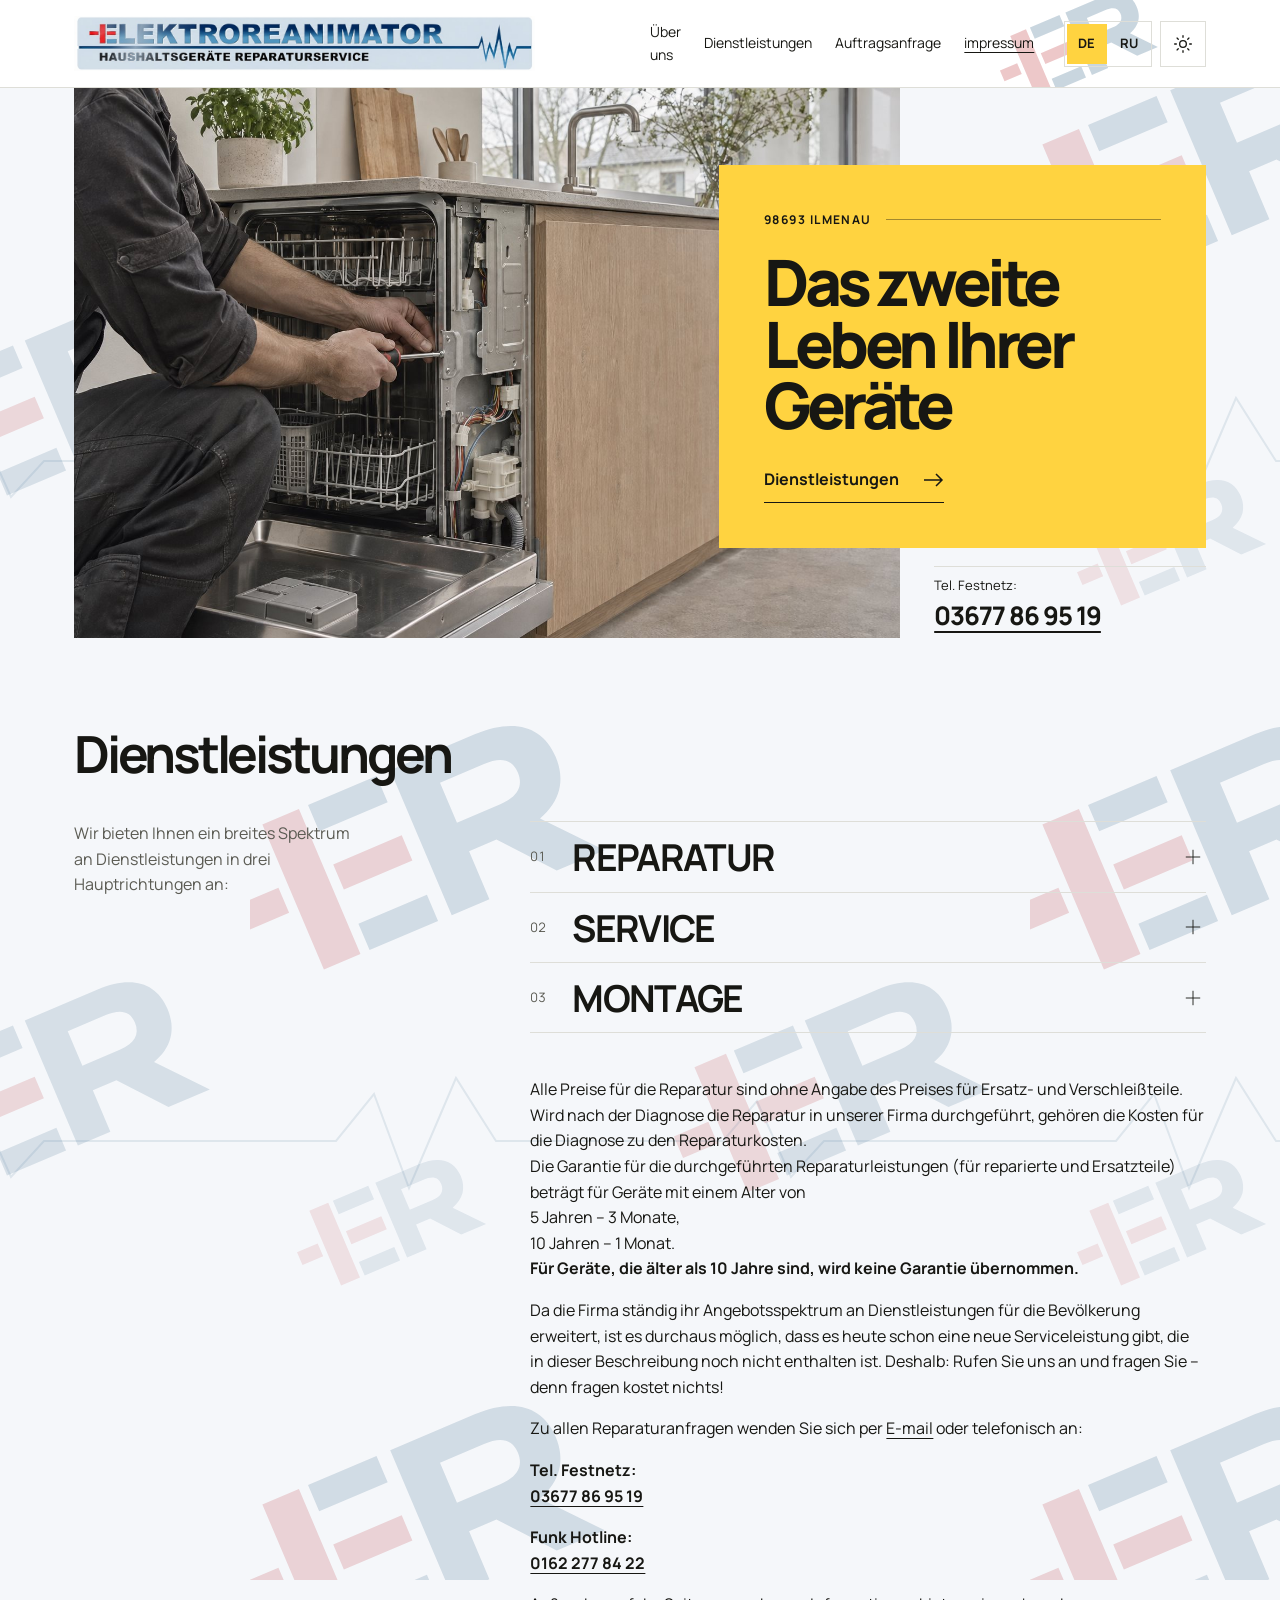
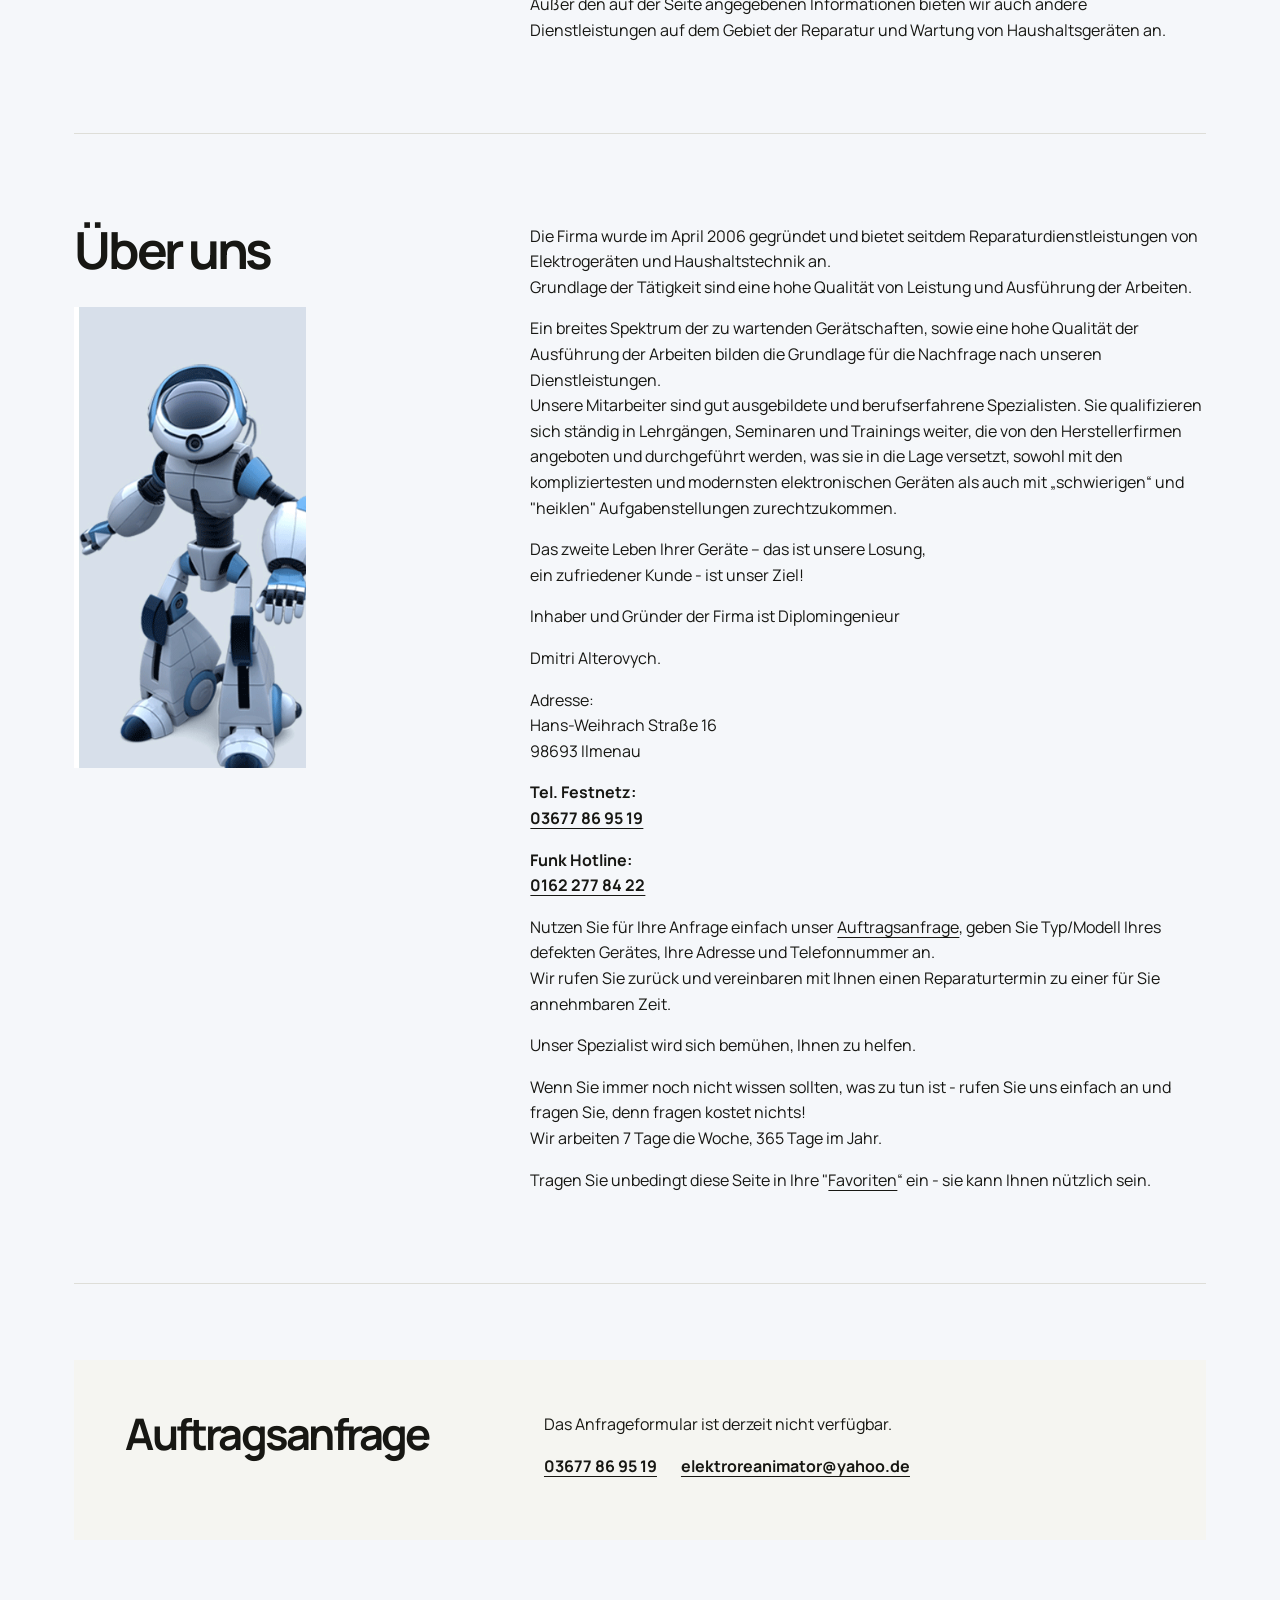
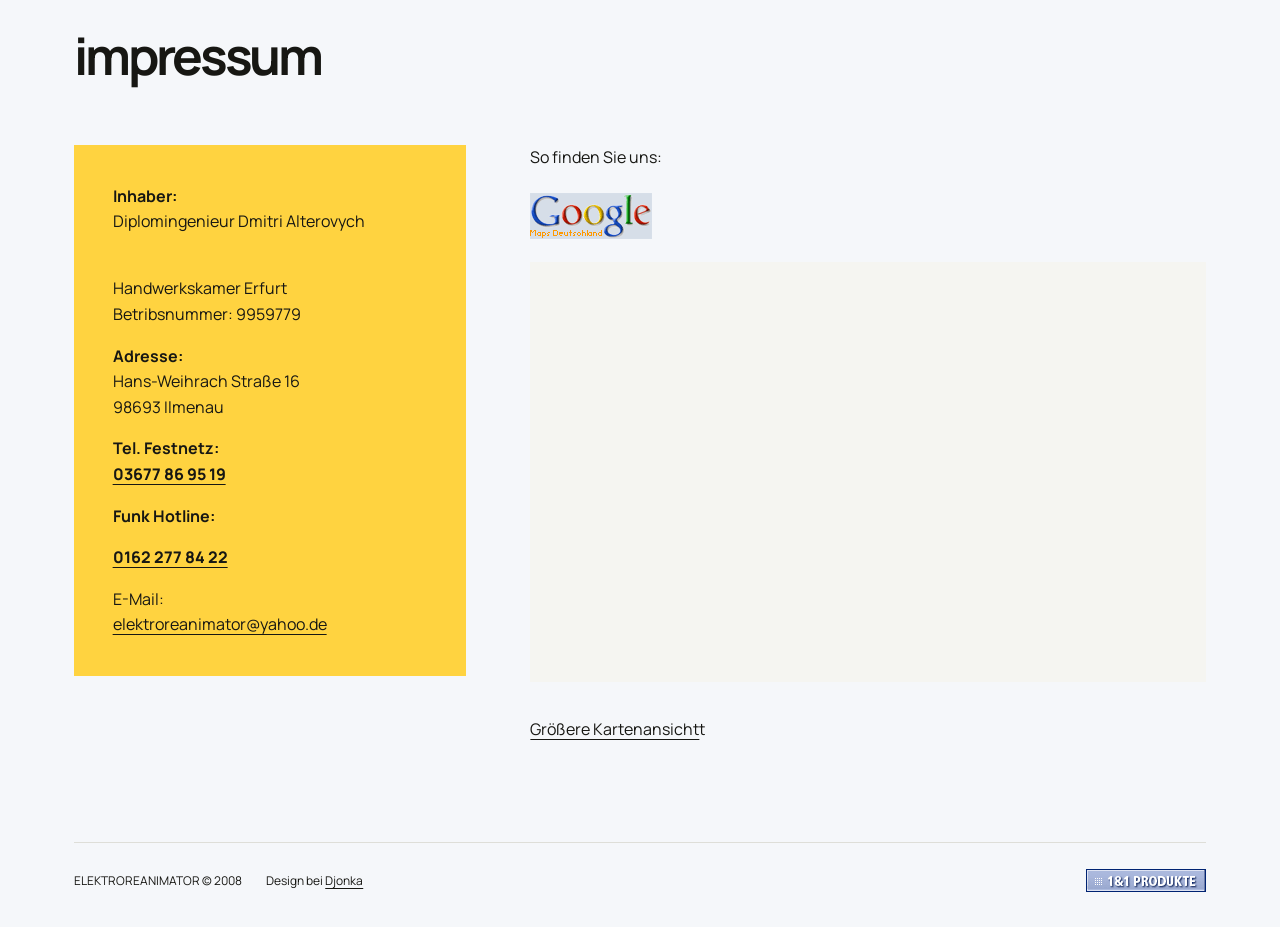
==== index.html @ 7c0ef39b "Add a day and night theme switch" ====
<!doctype html>
<html lang="de">
<head>
  <meta charset="utf-8">
  <meta name="viewport" content="width=device-width, initial-scale=1">
  <title>Elektroreanimator · Ilmenau</title>
  <script src="theme.js"></script>
  <link rel="stylesheet" href="style.css">
  <link rel="icon" href="files/favicon.svg" type="image/svg+xml">
  <script src="background.js" defer></script>
</head>
<body>
<div class="frame">
  <header class="mast">
    <a class="wordmark" href="#start">
      <span class="wordmark-banner">
        <img src="files/elektroreanimator-logo-clean.jpg" width="1200" height="401" alt="Elektroreanimator – Haushaltsgeräte Reparaturservice">
      </span>
    </a>
    <nav class="main-nav" aria-label="Navigation">
      <a href="#ueber-uns">Über uns</a>
      <a href="#dienstleistungen">Dienstleistungen</a>
      <a href="#anfrage">Auftragsanfrage</a>
      <a href="#impressum">impressum</a>
    </nav>
    <div class="mast-controls">
      <nav class="languages" aria-label="Sprache">
        <a href="index.html" lang="de" hreflang="de" aria-current="page" aria-label="Deutsch">DE</a>
        <a href="ru.html" lang="ru" hreflang="ru" aria-label="Русский">RU</a>
      </nav>
      <button class="theme-toggle" type="button" aria-label="Dunkles Design" aria-pressed="false" hidden>
        <svg class="theme-sun" viewBox="0 0 24 24" fill="none" stroke="currentColor" stroke-width="1.6" stroke-linecap="round" aria-hidden="true">
          <circle cx="12" cy="12" r="4"/><path d="M12 2v2m0 16v2M2 12h2m16 0h2M4.9 4.9l1.4 1.4m11.4 11.4 1.4 1.4m0-14.2-1.4 1.4M6.3 17.7l-1.4 1.4"/>
        </svg>
        <svg class="theme-moon" viewBox="0 0 24 24" fill="none" stroke="currentColor" stroke-width="1.6" stroke-linejoin="round" aria-hidden="true">
          <path d="M20.9 14.1A9 9 0 0 1 9.9 3.1a9 9 0 1 0 11 11Z"/>
        </svg>
      </button>
    </div>
  </header>

  <main id="start">
    <section class="hero" aria-labelledby="title">
      <img class="hero-photo" src="files/geschirrspueler-reparatur-1536.jpg"
           srcset="files/geschirrspueler-reparatur-768.jpg 768w, files/geschirrspueler-reparatur-1536.jpg 1536w"
           sizes="(max-width: 760px) 89vw, (max-width: 1700px) 65vw, 1084px" width="1536" height="1024" alt="Reparatur eines Geschirrspülers in einer Küche" fetchpriority="high">
      <div class="hero-copy">
        <p class="locator">98693 Ilmenau</p>
        <h1 id="title"><span>Das zweite</span> <span>Leben Ihrer</span> <span>Geräte</span></h1>
        <a class="action" href="#dienstleistungen">Dienstleistungen <svg width="21" height="14" viewBox="0 0 21 14" fill="none" aria-hidden="true"><path d="M1 7h18m-6-6 6 6-6 6" stroke="currentColor" stroke-width="1.5"/></svg></a>
      </div>
      <div class="photo-note"><span>Tel. Festnetz:</span><a href="tel:+493677869519">03677 86 95 19</a></div>
    </section>

    <section class="section services" id="dienstleistungen" aria-labelledby="services-title">
      <h2 id="services-title">Dienstleistungen</h2>
      <article class="services-content" data-source="DE/dinstl.htm">
        <div class="services-intro"><p>Wir bieten Ihnen ein breites Spektrum an Dienstleistungen in drei 
Hauptrichtungen an:</p></div>
        <div class="services-main">
          <details>
              <summary data-number="01"><strong>REPARATUR</strong><svg viewBox="0 0 20 20" fill="none" stroke="currentColor" aria-hidden="true"><path d="M2 10h16"/><path class="vertical" d="M10 2v16"/></svg></summary>
              <div class="service-copy prose"><p>Reparatur von Bürotechnik und kleinen Haushaltsgeräten (Kaffeemaschinen, 
Mikrowellen, Kopierer, Drucker …);<br>
Reparatur von Staubsaugern;<br>
Reparatur von Geschirrspülern:<br>
Reparatur von Waschmaschinen;<br>
Reparatur von Trocknern;<br>
Reparatur von Audio- und Videotechnik:<br>
 -Fernseher;<br>
 -Videokameras;<br>
 -DVD-Player;<br>
 -Musikcenter;<br>
 -Videorecorder  und – 
player;<br>
 -Plasma- und LCD-Fernseher;<br>
Reparatur von Geräten für Satelliten- und Kabel-TV</p></div>
            </details>
            <details>
              <summary data-number="02"><strong>SERVICE</strong><svg viewBox="0 0 20 20" fill="none" stroke="currentColor" aria-hidden="true"><path d="M2 10h16"/><path class="vertical" d="M10 2v16"/></svg></summary>
              <div class="service-copy prose"><p>Diagnose<br>
Anreise des Spezialisten zu Ihnen nach Hause (am Tag der Auftragsannahme möglich);<br>
Konsultation, Empfehlungen und Unterstützung beim Kauf neuer Technik;<br>
Hilfe beim Verkauf der Technik</p></div>
            </details>
            <details>
              <summary data-number="03"><strong>MONTAGE</strong><svg viewBox="0 0 20 20" fill="none" stroke="currentColor" aria-hidden="true"><path d="M2 10h16"/><path class="vertical" d="M10 2v16"/></svg></summary>
              <div class="service-copy prose"><p>Aufstellung und Anschluss von Waschmaschinen<br>
Aufstellung und Anschluss von Geschirrspülern;<br>
Aufstellung und Anschluss von Trocknern;<br>
Aufstellung und Anschluss von Elektroherden;<br>
Anschluss von Computern (einschließlich Zubehör)</p></div>
            </details>
          <div class="service-terms prose">
            <p>Alle Preise für die Reparatur sind ohne Angabe des Preises für Ersatz- und 
Verschleißteile.<br>
Wird nach der Diagnose die Reparatur in unserer Firma durchgeführt, gehören die 
Kosten für die Diagnose zu den Reparaturkosten.<br>
Die Garantie für die durchgeführten Reparaturleistungen (für reparierte und 
Ersatzteile) beträgt für Geräte mit einem Alter von <br>
5 Jahren – 3 Monate,<br>
10 Jahren – 1 Monat.<br>
<strong>Für Geräte, die älter als 10 Jahre sind, wird 
keine Garantie übernommen.</strong></p>
<p>Da die Firma ständig ihr Angebotsspektrum an Dienstleistungen für die 
Bevölkerung erweitert, ist es durchaus möglich, dass es heute schon eine neue 
Serviceleistung gibt, die in dieser Beschreibung noch nicht enthalten ist. 
Deshalb: Rufen Sie uns an und fragen Sie – denn fragen kostet nichts!</p>
<p>Zu allen Reparaturanfragen wenden Sie sich per
<a href="mailto:elektroreanimator@yahoo.de">E-mail</a> 
oder telefonisch an:</p>
<p><strong>Tel. Festnetz:</strong><br>
<strong><a class="phone" href="tel:+493677869519">03677 86 95 19</a></strong></p>
<p><strong>Funk Hotline:</strong><br>
<strong><a class="phone" href="tel:+491622778422">0162 277 84 22</a></strong></p>
<p>Außer den auf der Seite angegebenen Informationen bieten wir auch andere 
Dienstleistungen auf dem Gebiet der Reparatur und Wartung von Haushaltsgeräten 
an.</p>
          </div>
        </div>
      </article>
    </section>

    <section class="section about" id="ueber-uns" aria-labelledby="about-title">
      <div class="about-heading">
        <h2 id="about-title">Über uns</h2>
        <figure class="about-figure"><img src="files/elektroreanimator-robot.gif" alt="" width="285" height="566" loading="lazy"></figure>
      </div>
      <article class="prose" data-source="DE/ueberuns.htm">
        <p>Die Firma wurde im April 2006 
gegründet und bietet seitdem Reparaturdienstleistungen von Elektrogeräten und 
Haushaltstechnik an.<br>
Grundlage der Tätigkeit sind eine hohe Qualität von Leistung und Ausführung der 
Arbeiten.</p>
<p>Ein breites Spektrum der zu wartenden Gerätschaften, sowie eine hohe Qualität 
der Ausführung der Arbeiten bilden die Grundlage für die Nachfrage nach unseren 
Dienstleistungen.<br>
Unsere Mitarbeiter sind gut ausgebildete und berufserfahrene Spezialisten. Sie 
qualifizieren sich ständig in Lehrgängen, Seminaren und Trainings weiter, die 
von den Herstellerfirmen angeboten und durchgeführt werden, was sie in die Lage 
versetzt, sowohl mit den kompliziertesten und modernsten elektronischen Geräten 
als auch mit „schwierigen“ und "heiklen" Aufgabenstellungen zurechtzukommen.</p>
<p>Das zweite Leben Ihrer Geräte – das ist unsere Losung, <br>
ein zufriedener Kunde - ist unser Ziel!</p>
<p>Inhaber und Gründer der Firma ist Diplomingenieur</p>
<p>Dmitri Alterovych.</p>
<p>Adresse: <br>
Hans-Weihrach Straße 16<br>
98693 Ilmenau</p>
<p><strong>Tel. Festnetz:</strong><br>
<strong><a class="phone" href="tel:+493677869519">03677 86 95 19</a></strong></p>
<p><strong>Funk Hotline:</strong><br>
<strong><a class="phone" href="tel:+491622778422">0162 277 84 22</a></strong></p>
<p>Nutzen Sie für Ihre Anfrage einfach unser
<a href="#anfrage">
Auftragsanfrage</a>, geben Sie Typ/Modell 
Ihres defekten Gerätes, Ihre Adresse und Telefonnummer an. <br>
Wir rufen Sie zurück und vereinbaren mit Ihnen einen Reparaturtermin zu einer 
für Sie annehmbaren Zeit.</p>
<p>Unser Spezialist wird sich bemühen, Ihnen zu helfen.</p>
<p>Wenn Sie immer noch nicht wissen sollten, was zu tun ist - rufen Sie uns einfach 
an und fragen Sie, denn fragen kostet nichts!<br>
Wir arbeiten 7 Tage die Woche, 365 Tage im Jahr.</p>
<p>Tragen Sie unbedingt diese Seite in Ihre "<a href="http://elektror.ucoz.ru/">Favoriten</a>“ ein - sie kann Ihnen 
nützlich sein.</p>
      </article>
    </section>

    <section class="section request" id="anfrage" aria-labelledby="request-title">
      <h2 id="request-title">Auftragsanfrage</h2>
      <div class="prose">
        <p>Das Anfrageformular ist derzeit nicht verfügbar.</p>
        <div class="request-links"><a href="tel:+493677869519">03677 86 95 19</a><a href="mailto:elektroreanimator@yahoo.de">elektroreanimator@yahoo.de</a></div>
      </div>
    </section>

    <section class="section contact" id="impressum" aria-labelledby="contact-title">
      <h2 id="contact-title">impressum</h2>
      <article class="contact-body" data-source="DE/impressium_de.htm">
        <div class="contact-pane">
          <div class="prose">
            <p><strong>Inhaber:</strong><br>
Diplomingenieur Dmitri Alterovych</p>
<p><br>
 Handwerkskamer 
Erfurt<br>
Betribsnummer: 9959779</p>
<p><strong>Adresse</strong><strong>: </strong><br>
Hans-Weihrach Straße 16<br>
98693 Ilmenau</p>
<p><strong>
Tel. 
Festnetz:</strong><br>
<strong><a class="phone" href="tel:+493677869519">03677 86 95 19</a></strong></p>
<p><strong>Funk 
Hotline:</strong><br></p>
<p><strong><a class="phone" href="tel:+491622778422">0162 277 84 22</a></strong></p>
<p>E-Mail:<br>
<a href="mailto:elektroreanimator@yahoo.de">elektroreanimator@yahoo.de</a></p>
          </div>
        </div>
        <div class="directions prose">
          <p>So finden Sie uns:</p>
          <p>
<a href="https://maps.google.de/maps?f=l&amp;hl=de&amp;geocode=&amp;q=Hans-Weihrach+Strasse+16,&amp;ie=UTF8&amp;near=98693&amp;ll=50.680525,10.924358&amp;spn=0.009749,0.018883&amp;z=16" class="map-mark" target="_blank" rel="noopener">
<img src="files/google-maps.gif" width="122" height="46" alt="Google Maps" loading="lazy"></a></p>
<p>
<iframe src="https://maps.google.com/maps?q=Hans-Weihrach%20Stra%C3%9Fe%2016%2C%2098693%20Ilmenau&amp;output=embed" title="So finden Sie uns" width="600" height="450" loading="lazy" referrerpolicy="no-referrer"></iframe><br><a href="https://maps.google.de/maps?f=l&amp;hl=de&amp;geocode=&amp;q=Hans-Weihrach+Strasse+16,&amp;ie=UTF8&amp;near=98693&amp;mrt=kmlkmz&amp;ll=50.688628,10.924358&amp;spn=0.032626,0.051498&amp;z=13&amp;iwloc=A&amp;source=embed" class="map-link" target="_blank" rel="noopener">Größere Kartenansicht</a>t</p>
        </div>
      </article>
    </section>
  </main>

  <footer class="footer">
    <span>ELEKTROREANIMATOR © 2008</span>
    <span lang="de">Design bei <a href="mailto:djonka_i@yahoo.com">Djonka</a></span>
    <a class="partner" href="http://www.profiseller.de/shop1/index.php3?ps_id=p8905449" target="_blank" rel="noopener"><img src="files/1und1.gif" width="120" height="23" alt="1&amp;1 Profiseller" loading="lazy"></a>
  </footer>
</div>
</body>
</html>
---- style.css ----
@font-face {
  font-family: 'Manrope';
  font-style: normal;
  font-weight: 400 800;
  font-display: swap;
  src: url("files/manrope-cyrillic.woff2") format('woff2');
  unicode-range: U+0301, U+0400-045F, U+0490-0491, U+04B0-04B1, U+2116;
}
@font-face {
  font-family: 'Manrope';
  font-style: normal;
  font-weight: 400 800;
  font-display: swap;
  src: url("files/manrope-latin.woff2") format('woff2');
  unicode-range: U+0000-00FF, U+0131, U+0152-0153, U+02BB-02BC, U+02C6, U+02DA, U+02DC, U+0304, U+0308, U+0329, U+2000-206F, U+20AC, U+2122, U+2191, U+2193, U+2212, U+2215, U+FEFF, U+FFFD;
}

:root {
  color-scheme: light;
  --ink: #171713;
  --paper: #f5f7fa;
  --mast-surface: #fff;
  --panel: #f5f5f1;
  --accent-ink: #171713;
  --focus: #4b3b00;
  --muted: #5b5b53;
  --yellow: #ffd340;
  --line: #deded8;
  --gutter: clamp(20px, 5.8vw, 108px);
  --mast-offset: 89px;
  --pattern-height: 680px;
  font: 16px/1.6 Manrope, Arial, sans-serif;
  color: var(--ink);
  background: var(--paper);
}
:root[data-theme="dark"] {
  color-scheme: dark;
  --ink: #ebeff5;
  --muted: #b2bccb;
  --paper: #111720;
  --mast-surface: #171e29;
  --panel: #202a38;
  --line: #3d495a;
  --focus: var(--yellow);
}
:root[data-theme="dark"] body::before { filter: brightness(1.75); opacity: .65; }
* { box-sizing: border-box; }
html { scroll-behavior: smooth; scroll-padding-top: var(--mast-offset); }
body { margin: 0; isolation: isolate; }
body::before {
  content: "";
  position: fixed;
  inset: 0 0 calc(-1 * var(--pattern-height));
  z-index: -1;
  pointer-events: none;
  background: url("files/er-background.svg") center top / auto var(--pattern-height) repeat;
  transform: translateY(var(--background-y, 0px));
  will-change: transform;
}
a { color: inherit; text-underline-offset: .25em; }
a:focus-visible, summary:focus-visible, button:focus-visible { outline: 2px solid var(--focus); outline-offset: 4px; }
h1, h2, p, figure { margin: 0; }
img { max-width: 100%; }
.frame { max-width: 1700px; margin-inline: auto; }
.mast {
  min-height: 88px; display: grid; grid-template-columns: auto 1fr auto; align-items: center;
  gap: 12px clamp(16px, 2.3vw, 38px); padding-inline: var(--gutter);
  position: sticky; top: 0; z-index: 5; background: var(--mast-surface); border-bottom: 1px solid var(--line);
}
.mast::before {
  content: ""; position: absolute; inset-block: 0; right: calc(var(--gutter) + 28px);
  width: clamp(150px, 29vw, 330px); pointer-events: none; opacity: .25;
  background: url("files/er-mark.svg") right center / auto 142% no-repeat;
}
.mast > * { position: relative; }
.wordmark {
  display: grid; align-items: center; width: min(100%, clamp(440px, 36vw, 480px)); min-width: 0; min-height: 44px;
}
.wordmark-banner { position: relative; display: block; overflow: hidden; isolation: isolate; }
.wordmark img {
  display: block; width: 100%; height: auto; aspect-ratio: 8.48;
  object-fit: cover; object-position: center 52.5%;
}
.wordmark-banner::after {
  content: ""; position: absolute; inset: 0 auto 0 0; width: 27%;
  pointer-events: none;
  background: linear-gradient(106deg, transparent 8%, #9eb1c233 33%, #9eb1c2dd 50%, #9eb1c244 68%, transparent 94%);
  mix-blend-mode: lighten;
  animation: wordmark-flash 4s linear infinite;
}
@keyframes wordmark-flash {
  0%, 50% { transform: translateX(-105%); }
  100% { transform: translateX(380%); }
}
.main-nav { display: flex; justify-content: end; align-items: center; gap: clamp(12px, 1.8vw, 32px); font-size: 14px; }
.main-nav a { text-decoration-color: transparent; }
.main-nav a:hover, .main-nav a:last-child { text-decoration-color: currentColor; }
.mast-controls { display: flex; align-items: center; gap: 8px; }
.languages { display: flex; border: 1px solid var(--line); padding: 2px; gap: 2px; }
.languages a {
  display: grid; place-items: center; min-width: 40px; min-height: 40px; padding-inline: 6px;
  text-decoration: none; font-size: 13px; font-weight: 700;
}
.languages a[aria-current], .languages a:hover { background: var(--yellow); color: var(--accent-ink); }
.theme-toggle:not([hidden]) {
  display: grid; place-items: center; width: 46px; height: 46px; padding: 0;
  border: 1px solid var(--line); background: var(--mast-surface); color: var(--ink);
  cursor: pointer;
}
.theme-toggle:hover { border-color: currentColor; }
.theme-toggle svg { width: 20px; height: 20px; }
.theme-moon, [data-theme="dark"] .theme-sun { display: none; }
[data-theme="dark"] .theme-moon { display: block; color: var(--yellow); }
.hero-copy, .contact-pane { color: var(--accent-ink); --focus: #4b3b00; }
.hero { position: relative; margin: 0 var(--gutter); }
.hero-photo {
  width: 73%; height: clamp(410px, 43vw, 690px); display: block;
  object-fit: cover; object-position: 43% 48%;
}
.hero-copy {
  position: absolute; width: 43%; top: 14%; right: 0;
  background: var(--yellow); padding: clamp(25px, 3.5vw, 64px);
}
.locator {
  display: flex; align-items: center; gap: 14px; font-size: 12px;
  letter-spacing: .12em; text-transform: uppercase; font-weight: 700;
}
.locator::after { content: ""; height: 1px; flex: 1; background: currentColor; opacity: .4; }
.hero h1 {
  margin: .35em 0 .36em; font-size: clamp(38px, 5vw, 81px); line-height: .96;
  letter-spacing: -.069em; font-weight: 800;
}
.hero h1 span { display: block; }
.action {
  display: inline-flex; align-items: center; gap: clamp(10px, 2vw, 24px); font-weight: 700;
  text-decoration: none; min-height: 44px; border-bottom: 1px solid currentColor;
}
.action:hover { border-bottom-width: 2px; }
.action svg { flex: none; }
.photo-note {
  position: absolute; right: 0; bottom: 0; width: 24%; padding-top: 10px;
  border-top: 1px solid var(--line); display: flex; flex-direction: column;
  font-size: 13px; line-height: 1.35;
}
.photo-note a {
  display: inline-flex; align-items: center; min-height: 44px; width: fit-content;
  font-size: clamp(18px, 2vw, 26px); letter-spacing: -.04em; font-weight: 750;
}
.section {
  margin: 0 var(--gutter); padding-block: clamp(40px, 7vw, 108px);
  border-bottom: 1px solid var(--line); scroll-margin-top: 16px;
}
.section h2 {
  font-size: clamp(29px, 4vw, 62px); line-height: 1; letter-spacing: -.064em;
  overflow-wrap: anywhere;
}
.services-content, .about, .contact, .request {
  display: grid; grid-template-columns: minmax(0, .9fr) minmax(0, 1.55fr);
  gap: clamp(22px, 5vw, 82px); align-items: start;
}
.services-content { margin-top: clamp(20px, 4vw, 42px); }
.services-intro { max-width: 29ch; color: var(--muted); }
.services-main { min-width: 0; }
details { border-top: 1px solid var(--line); }
details:last-of-type { border-bottom: 1px solid var(--line); }
summary {
  cursor: pointer; display: grid; grid-template-columns: 3ch minmax(0, 1fr) 22px;
  gap: 12px; align-items: center; list-style: none; min-height: 54px; padding: 15px 0;
}
summary::-webkit-details-marker { display: none; }
summary:hover strong { text-decoration: underline; text-underline-offset: .18em; }
summary::before {
  content: attr(data-number) / ""; color: var(--muted); font-size: 13px;
  font-variant-numeric: tabular-nums;
}
summary strong {
  font-size: clamp(20px, 2.9vw, 42px); line-height: 1.06;
  letter-spacing: -.045em; text-transform: capitalize;
}
summary svg { width: 18px; height: 18px; }
details[open] summary .vertical { display: none; }
.service-copy { padding: 0 0 20px 36px; max-width: 65ch; }
.prose { max-width: 69ch; min-width: 0; overflow-wrap: anywhere; }
.prose p + p { margin-top: 1em; }
.service-terms { margin-top: clamp(22px, 4vw, 44px); }
.about-figure { margin-top: 32px; max-width: clamp(184px, 19vw, 232px); }
.about-figure img { display: block; height: auto; }
.request {
  background: var(--panel); padding: clamp(24px, 4vw, 60px);
  margin-top: clamp(36px, 6vw, 82px); border-bottom: 0;
}
.request h2 { font-size: clamp(27px, 3.4vw, 48px); }
.request-links { display: flex; flex-wrap: wrap; gap: 0 24px; margin-top: 8px; }
.request-links a { display: inline-flex; align-items: center; min-height: 44px; font-weight: 700; overflow-wrap: anywhere; }
.contact { border-bottom: 0; }
.contact h2 { grid-column: 1 / -1; }
.contact-body { display: contents; }
.contact-pane { background: var(--yellow); padding: clamp(22px, 3vw, 50px); min-width: 0; }
.contact-pane .phone { font-weight: 750; }
.directions { min-width: 0; }
.directions .map-mark { display: inline-flex; align-items: center; min-height: 44px; margin-top: 6px; }
.directions iframe { display: block; width: 100%; height: auto; aspect-ratio: 4/3; max-height: 420px; border: 0; background: var(--panel); }
.map-link { display: inline-flex; align-items: center; min-height: 44px; }
.footer {
  margin-inline: var(--gutter); padding-block: 16px 24px; border-top: 1px solid var(--line);
  display: flex; align-items: center; flex-wrap: wrap; gap: 8px 24px; font-size: 12px;
}
.footer .partner { display: inline-flex; align-items: center; margin-inline-start: auto; min-height: 44px; }
@media (max-width: 1260px) {
  :root { --mast-offset: 124px; }
  .mast { grid-template-columns: minmax(0, 1fr) auto; gap: 0 16px; padding-top: 12px; }
  .mast-controls { grid-column: 2; grid-row: 1; }
  .main-nav { grid-column: 1 / -1; justify-content: start; gap: 0 22px; padding-block: 4px; }
  .main-nav a { display: inline-flex; align-items: center; min-height: 44px; }
  .hero-copy { top: 10%; width: 46%; }
}
@media (max-width: 760px) {
  :root { --mast-offset: 168px; }
  .mast::before { right: 6px; opacity: .18; background-size: auto 89%; }
  .main-nav { display: grid; grid-template-columns: 1fr 1fr; gap: 0 12px; padding-block: 6px; }
  .main-nav a { font-size: 13px; border-top: 1px solid var(--line); }
  .hero-photo { width: 100%; height: clamp(214px, 61vw, 410px); object-position: 23% 48%; }
  .hero-copy {
    position: relative; inset: auto; width: min(94%, 525px); margin: -42px 0 0 auto;
    padding: clamp(19px, 5.4vw, 35px);
  }
  .hero h1 { font-size: clamp(34px, 8.9vw, 59px); letter-spacing: -.062em; }
  :lang(ru) .hero h1 { font-size: clamp(29px, 8.4vw, 56px); }
  .photo-note { position: static; width: min(94%, 525px); margin: 15px 0 0 auto; }
  .services-content, .about, .contact, .request { grid-template-columns: minmax(0, 1fr); }
  .about-heading { display: flex; align-items: start; justify-content: space-between; gap: 12px; }
  .about-figure { flex: 0 0 clamp(72px, 22vw, 96px); margin-top: 0; }
  .service-copy { padding-left: 0; }
}
@media (max-width: 375px) {
  :root { --gutter: 16px; }
  .mast { column-gap: 7px; }
  .languages a { min-width: 33px; }
  .mast-controls { gap: 5px; }
}
@media (prefers-reduced-motion: reduce) {
  html { scroll-behavior: auto; }
  body::before { transform: none; will-change: auto; }
  .wordmark-banner::after { display: none; }
  .about-figure { display: none; }
}
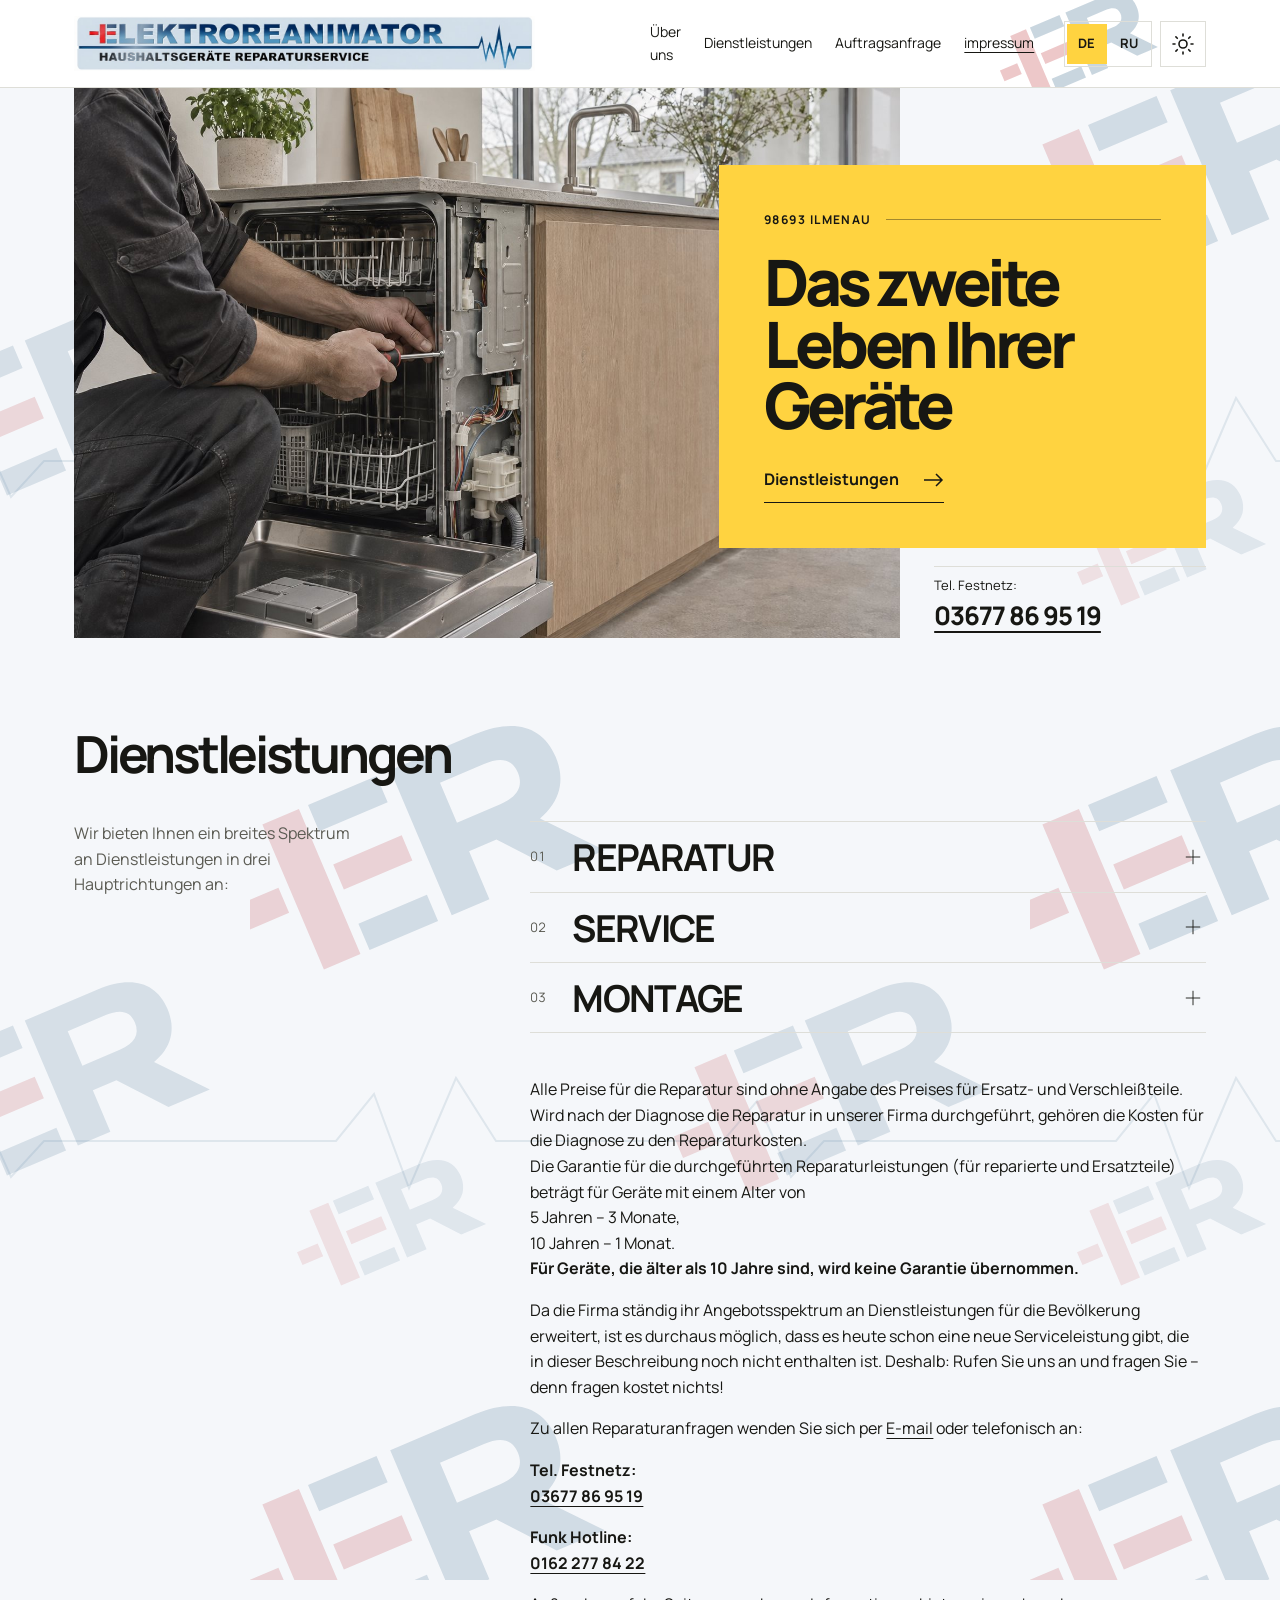
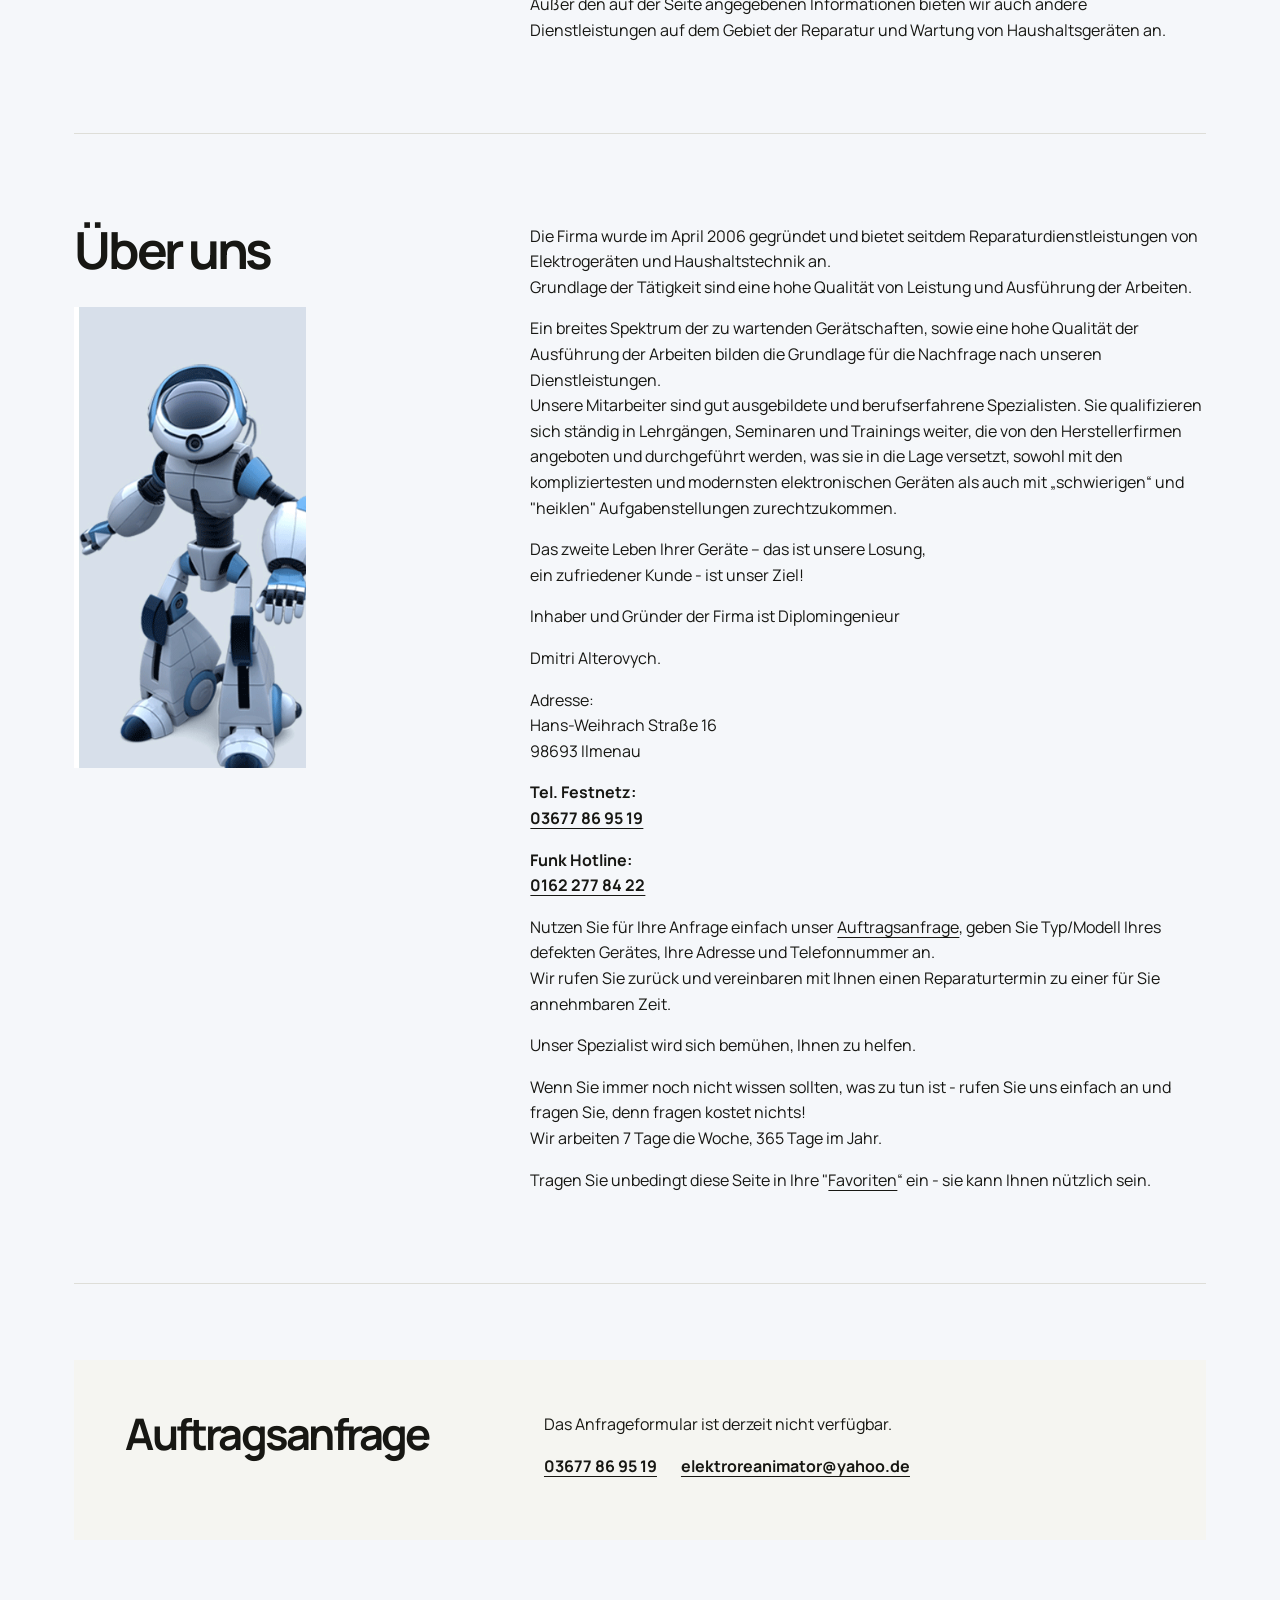
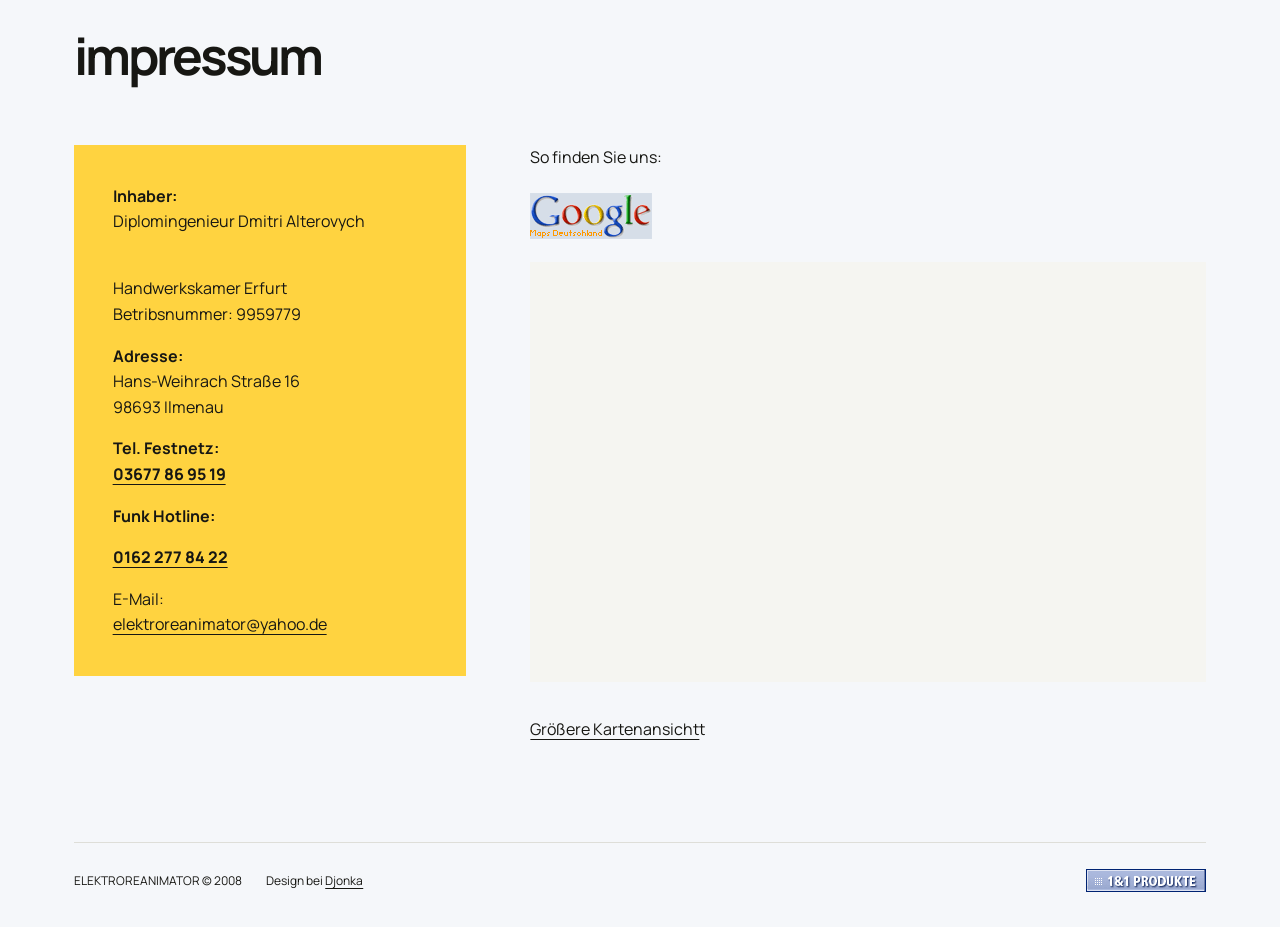
==== commit 889ed5ab: "Prevent stale assets from breaking the theme switch" ====
--- a/index.html
+++ b/index.html
@@ -4,8 +4,8 @@
   <meta charset="utf-8">
   <meta name="viewport" content="width=device-width, initial-scale=1">
   <title>Elektroreanimator · Ilmenau</title>
-  <script src="theme.js"></script>
-  <link rel="stylesheet" href="style.css">
+  <script src="theme.js?v=9788b1c123"></script>
+  <link rel="stylesheet" href="style.css?v=ce71f2097f">
   <link rel="icon" href="files/favicon.svg" type="image/svg+xml">
   <script src="background.js" defer></script>
 </head>
--- a/style.css
+++ b/style.css
@@ -108,7 +108,7 @@
   cursor: pointer;
 }
 .theme-toggle:hover { border-color: currentColor; }
-.theme-toggle svg { width: 20px; height: 20px; }
+.theme-toggle svg { width: 24px; height: 24px; }
 .theme-moon, [data-theme="dark"] .theme-sun { display: none; }
 [data-theme="dark"] .theme-moon { display: block; color: var(--yellow); }
 .hero-copy, .contact-pane { color: var(--accent-ink); --focus: #4b3b00; }
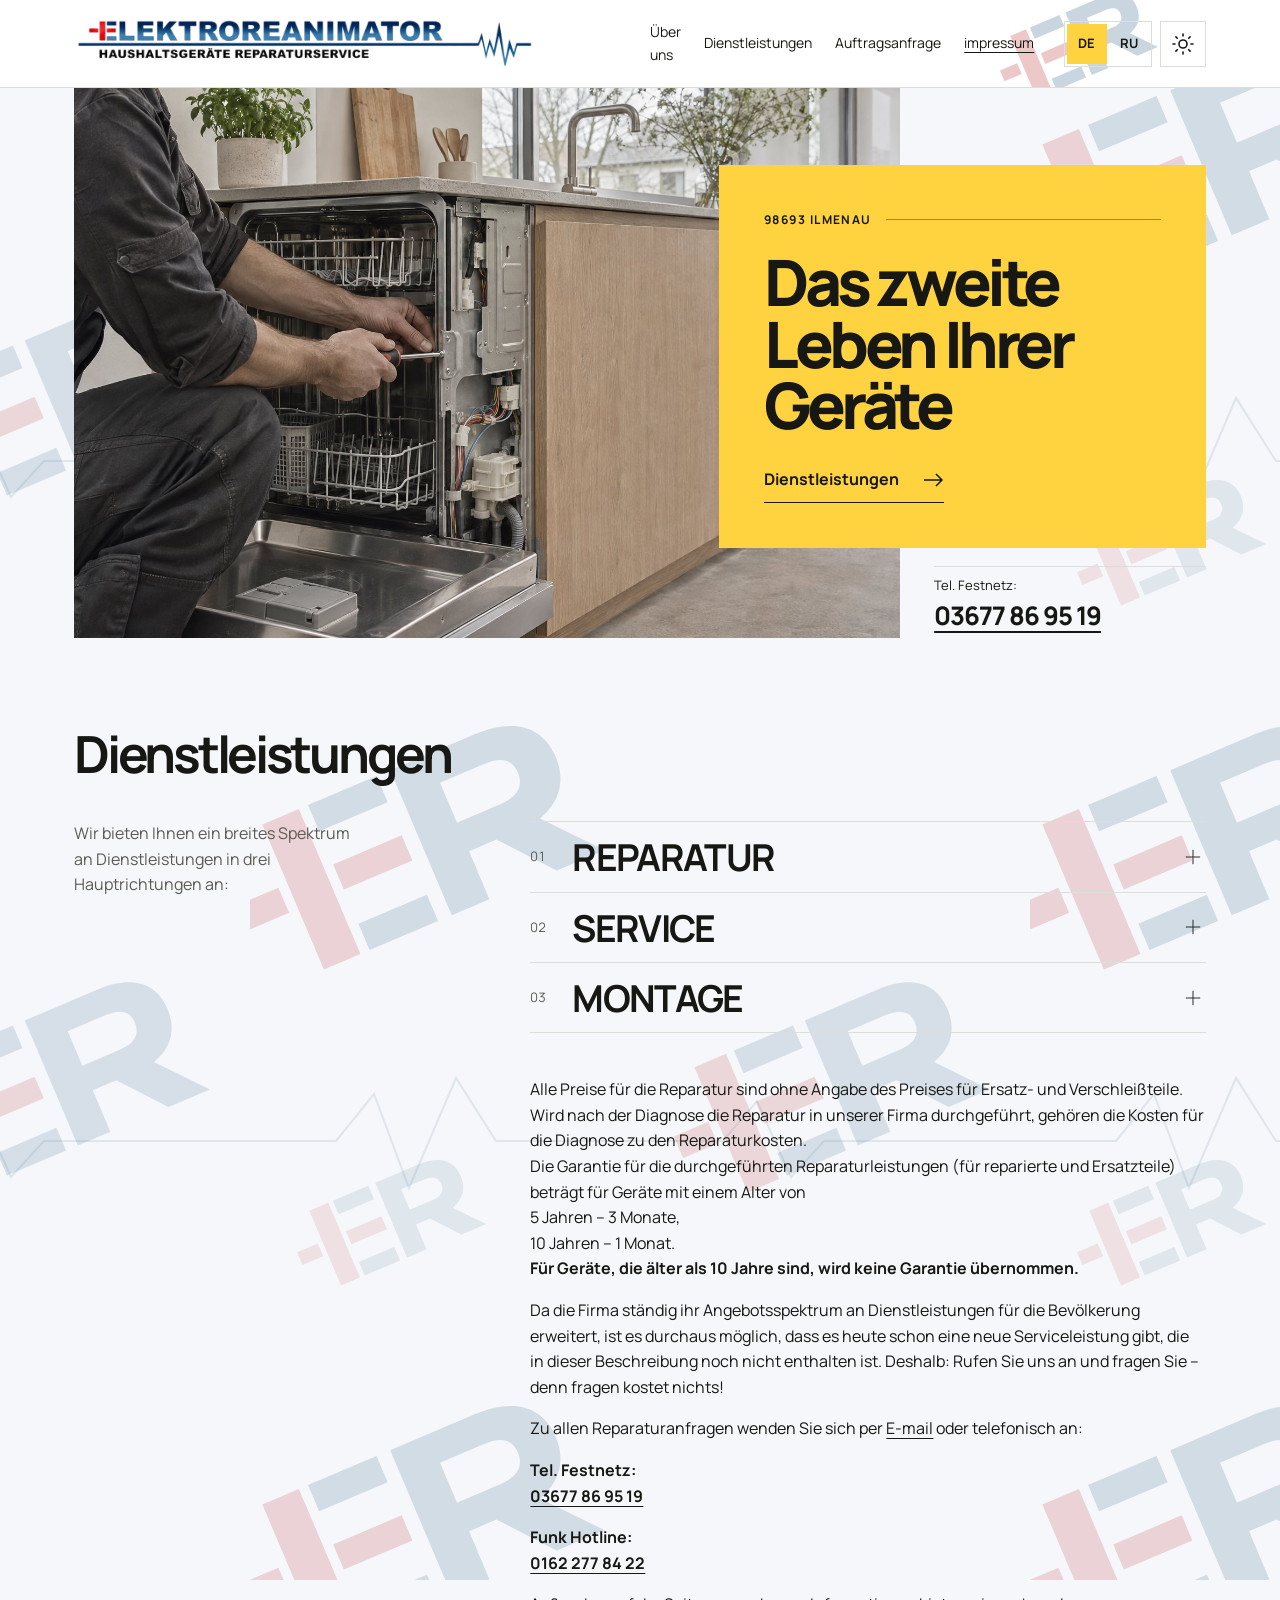
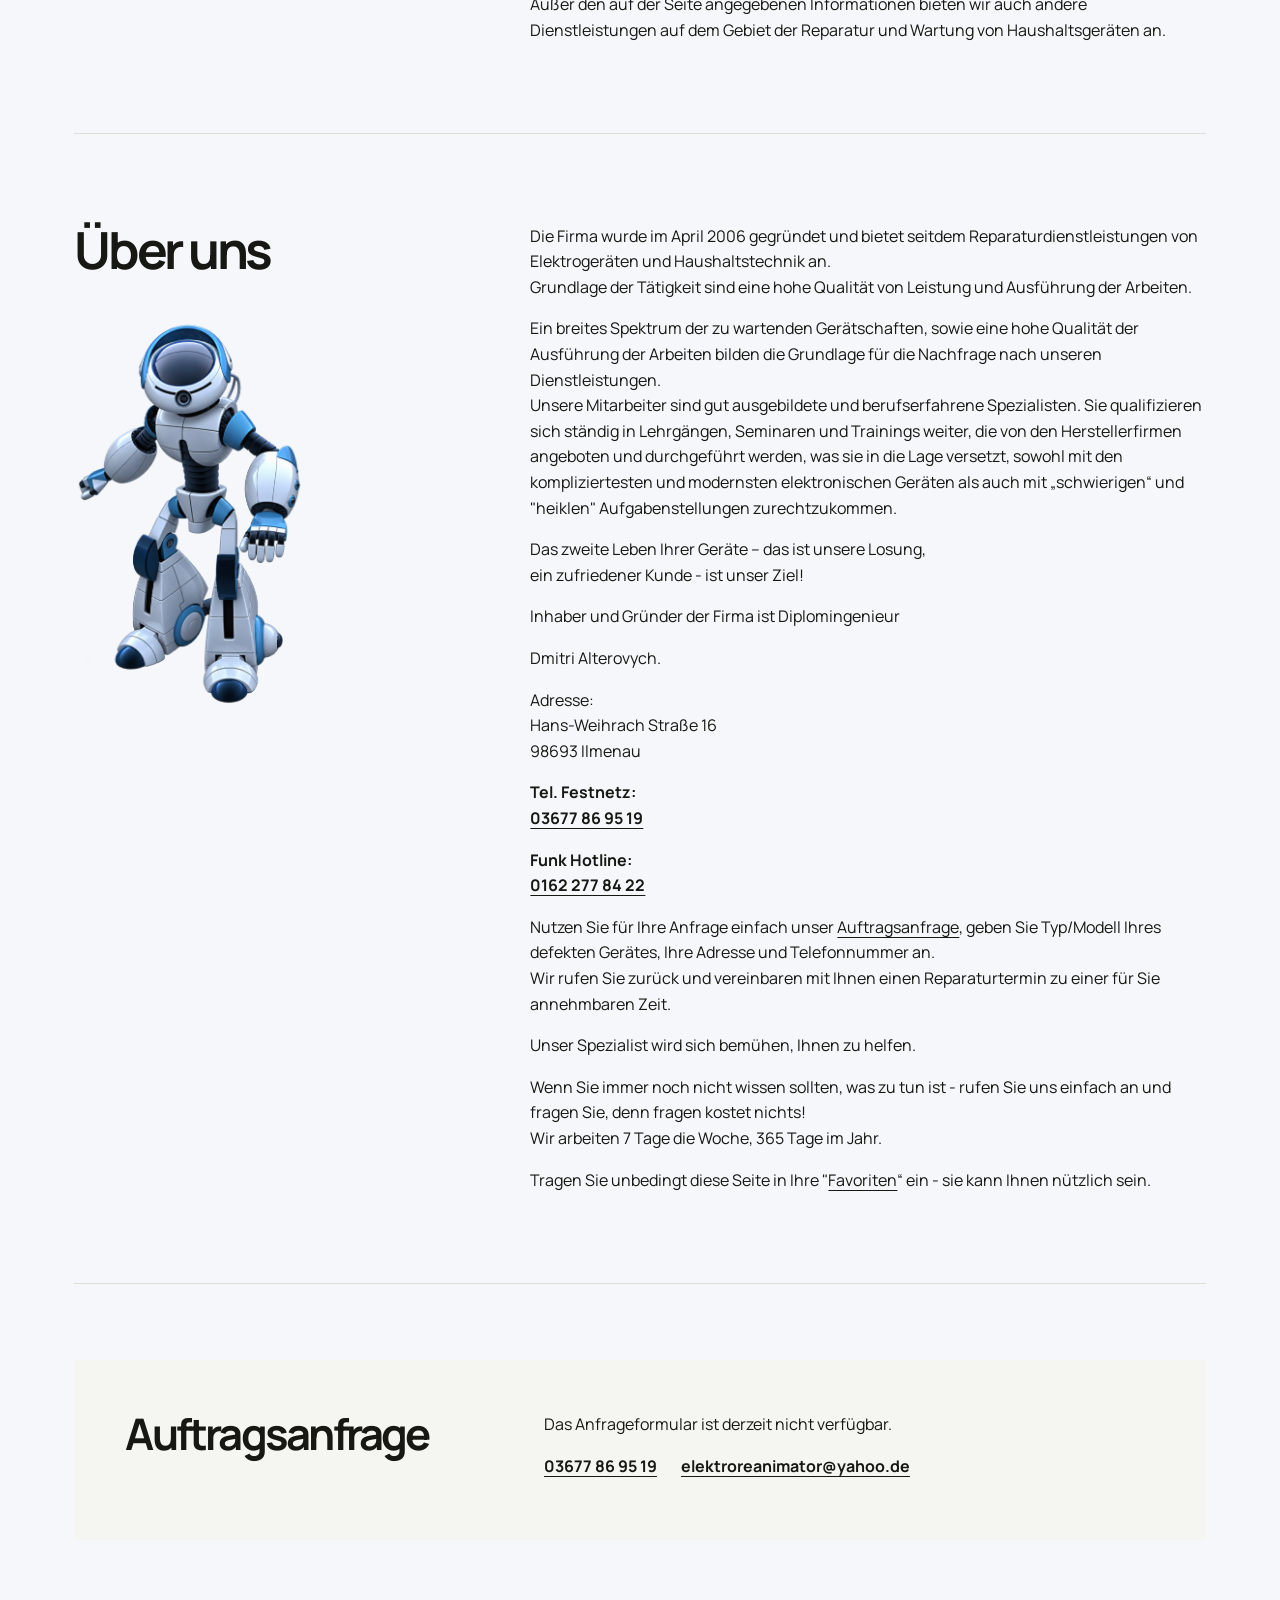
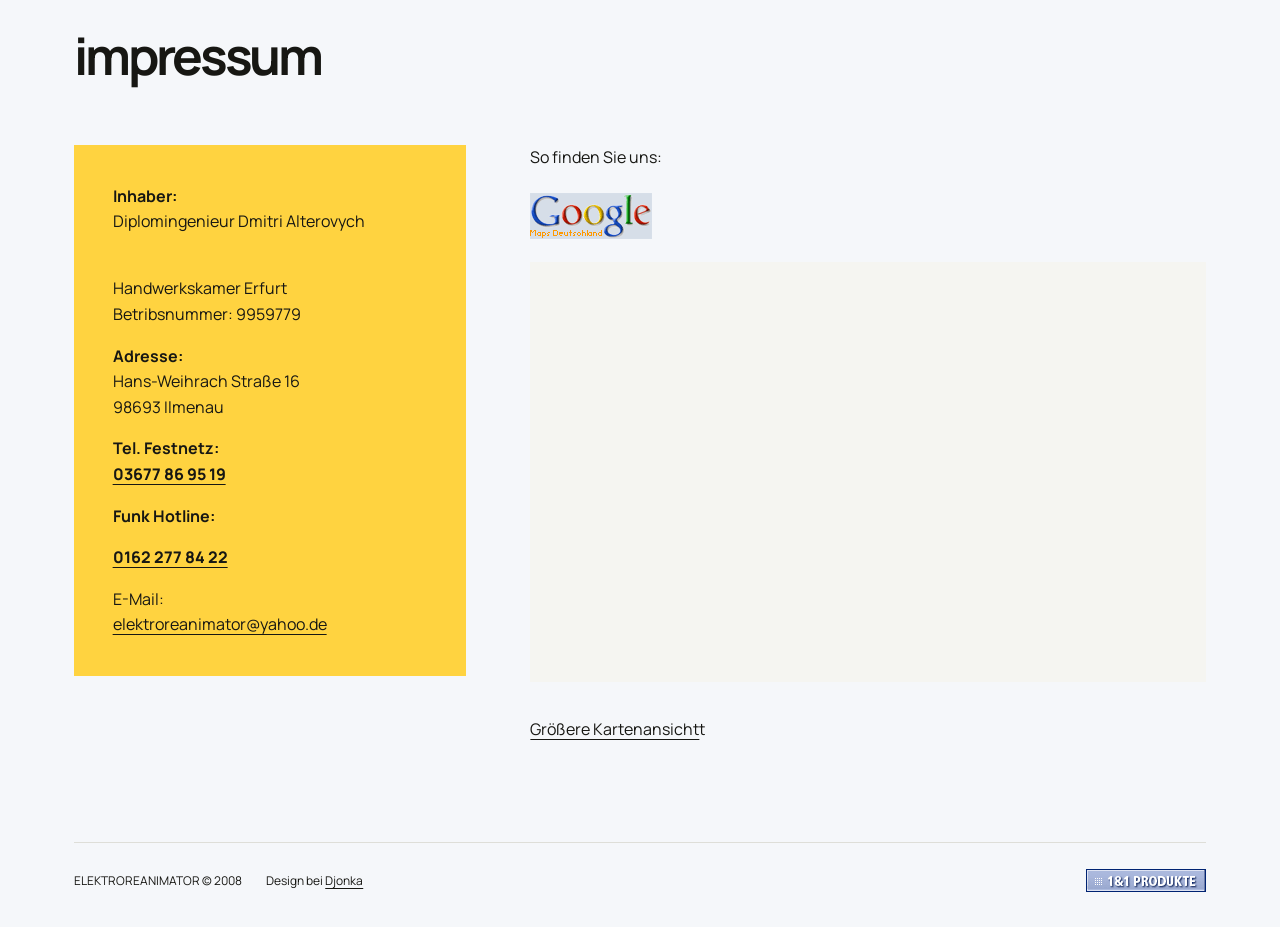
==== commit b83b22b0: "Use approved transparent artwork and highlight animations" ====
--- a/index.html
+++ b/index.html
@@ -5,7 +5,7 @@
   <meta name="viewport" content="width=device-width, initial-scale=1">
   <title>Elektroreanimator · Ilmenau</title>
   <script src="theme.js?v=9788b1c123"></script>
-  <link rel="stylesheet" href="style.css?v=ce71f2097f">
+  <link rel="stylesheet" href="style.css?v=958d593bf4">
   <link rel="icon" href="files/favicon.svg" type="image/svg+xml">
   <script src="background.js" defer></script>
 </head>
@@ -13,9 +13,32 @@
 <div class="frame">
   <header class="mast">
     <a class="wordmark" href="#start">
-      <span class="wordmark-banner">
-        <img src="files/elektroreanimator-logo-clean.jpg" width="1200" height="401" alt="Elektroreanimator – Haushaltsgeräte Reparaturservice">
-      </span>
+      <svg class="wordmark-image" width="2172" height="260" viewBox="0 258 2172 260" role="img" aria-label="Elektroreanimator – Haushaltsgeräte Reparaturservice">
+        <defs>
+          <image id="logo-artwork" width="2172" height="724" href="files/elektroreanimator-wordmark.png"/>
+          <mask id="logo-mask" maskUnits="userSpaceOnUse" x="0" y="0" width="2172" height="724" mask-type="alpha">
+            <use href="#logo-artwork"/>
+          </mask>
+          <filter id="night-logo" color-interpolation-filters="sRGB">
+            <feComponentTransfer>
+              <feFuncR type="linear" slope=".51" intercept=".48"/>
+              <feFuncG type="linear" slope=".45" intercept=".54"/>
+              <feFuncB type="linear" slope=".38" intercept=".61"/>
+            </feComponentTransfer>
+          </filter>
+          <linearGradient id="logo-shine" x2="100%" y2="26%">
+            <stop offset="0" stop-color="#f2f9ff" stop-opacity="0"/>
+            <stop offset=".38" stop-color="#d5ecff" stop-opacity=".24"/>
+            <stop offset=".53" stop-color="#f8fbff" stop-opacity=".88"/>
+            <stop offset=".67" stop-color="#d5ecff" stop-opacity=".28"/>
+            <stop offset="1" stop-color="#f2f9ff" stop-opacity="0"/>
+          </linearGradient>
+        </defs>
+        <use class="logo-artwork" href="#logo-artwork"/>
+        <g mask="url(#logo-mask)">
+          <rect class="logo-sweep" x="-360" y="258" width="350" height="260" fill="url(#logo-shine)"/>
+        </g>
+      </svg>
     </a>
     <nav class="main-nav" aria-label="Navigation">
       <a href="#ueber-uns">Über uns</a>
@@ -124,7 +147,25 @@
     <section class="section about" id="ueber-uns" aria-labelledby="about-title">
       <div class="about-heading">
         <h2 id="about-title">Über uns</h2>
-        <figure class="about-figure"><img src="files/elektroreanimator-robot.gif" alt="" width="285" height="566" loading="lazy"></figure>
+        <figure class="about-figure">
+          <svg class="robot-image" width="957" height="1644" viewBox="0 0 957 1644" aria-hidden="true">
+            <defs>
+              <image id="robot-artwork" width="957" height="1644" href="files/elektroreanimator-robot.png"/>
+              <mask id="robot-mask" maskUnits="userSpaceOnUse" x="0" y="0" width="957" height="1644" mask-type="alpha">
+                <use href="#robot-artwork"/>
+              </mask>
+              <linearGradient id="robot-shine" x2="0%" y2="100%">
+                <stop offset="0" stop-color="#f2f9ff" stop-opacity="0"/>
+                <stop offset=".51" stop-color="#e2f1ff" stop-opacity=".29"/>
+                <stop offset="1" stop-color="#f2f9ff" stop-opacity="0"/>
+              </linearGradient>
+            </defs>
+            <use href="#robot-artwork"/>
+            <g mask="url(#robot-mask)">
+              <rect class="robot-sweep" x="0" y="-370" width="957" height="360" fill="url(#robot-shine)"/>
+            </g>
+          </svg>
+        </figure>
       </div>
       <article class="prose" data-source="DE/ueberuns.htm">
         <p>Die Firma wurde im April 2006 
--- a/style.css
+++ b/style.css
@@ -76,21 +76,17 @@
 .wordmark {
   display: grid; align-items: center; width: min(100%, clamp(440px, 36vw, 480px)); min-width: 0; min-height: 44px;
 }
-.wordmark-banner { position: relative; display: block; overflow: hidden; isolation: isolate; }
-.wordmark img {
-  display: block; width: 100%; height: auto; aspect-ratio: 8.48;
-  object-fit: cover; object-position: center 52.5%;
-}
-.wordmark-banner::after {
-  content: ""; position: absolute; inset: 0 auto 0 0; width: 27%;
-  pointer-events: none;
-  background: linear-gradient(106deg, transparent 8%, #9eb1c233 33%, #9eb1c2dd 50%, #9eb1c244 68%, transparent 94%);
-  mix-blend-mode: lighten;
-  animation: wordmark-flash 4s linear infinite;
-}
-@keyframes wordmark-flash {
-  0%, 50% { transform: translateX(-105%); }
-  100% { transform: translateX(380%); }
+.wordmark-image { display: block; width: 100%; height: auto; }
+[data-theme="dark"] .wordmark-image .logo-artwork { filter: url(#night-logo); }
+.logo-sweep { animation: logo-sweep 4s linear infinite; }
+.robot-sweep { animation: robot-sweep 7s ease-in-out infinite; }
+@keyframes logo-sweep {
+  0%, 46% { transform: translateX(0); }
+  80%, 100% { transform: translateX(2550px); }
+}
+@keyframes robot-sweep {
+  0%, 52% { transform: translateY(0); }
+  83%, 100% { transform: translateY(2020px); }
 }
 .main-nav { display: flex; justify-content: end; align-items: center; gap: clamp(12px, 1.8vw, 32px); font-size: 14px; }
 .main-nav a { text-decoration-color: transparent; }
@@ -184,7 +180,7 @@
 .prose p + p { margin-top: 1em; }
 .service-terms { margin-top: clamp(22px, 4vw, 44px); }
 .about-figure { margin-top: 32px; max-width: clamp(184px, 19vw, 232px); }
-.about-figure img { display: block; height: auto; }
+.robot-image { display: block; width: 100%; height: auto; }
 .request {
   background: var(--panel); padding: clamp(24px, 4vw, 60px);
   margin-top: clamp(36px, 6vw, 82px); border-bottom: 0;
@@ -241,7 +237,6 @@
 @media (prefers-reduced-motion: reduce) {
   html { scroll-behavior: auto; }
   body::before { transform: none; will-change: auto; }
-  .wordmark-banner::after { display: none; }
-  .about-figure { display: none; }
+  .logo-sweep, .robot-sweep { display: none; }
 }
 
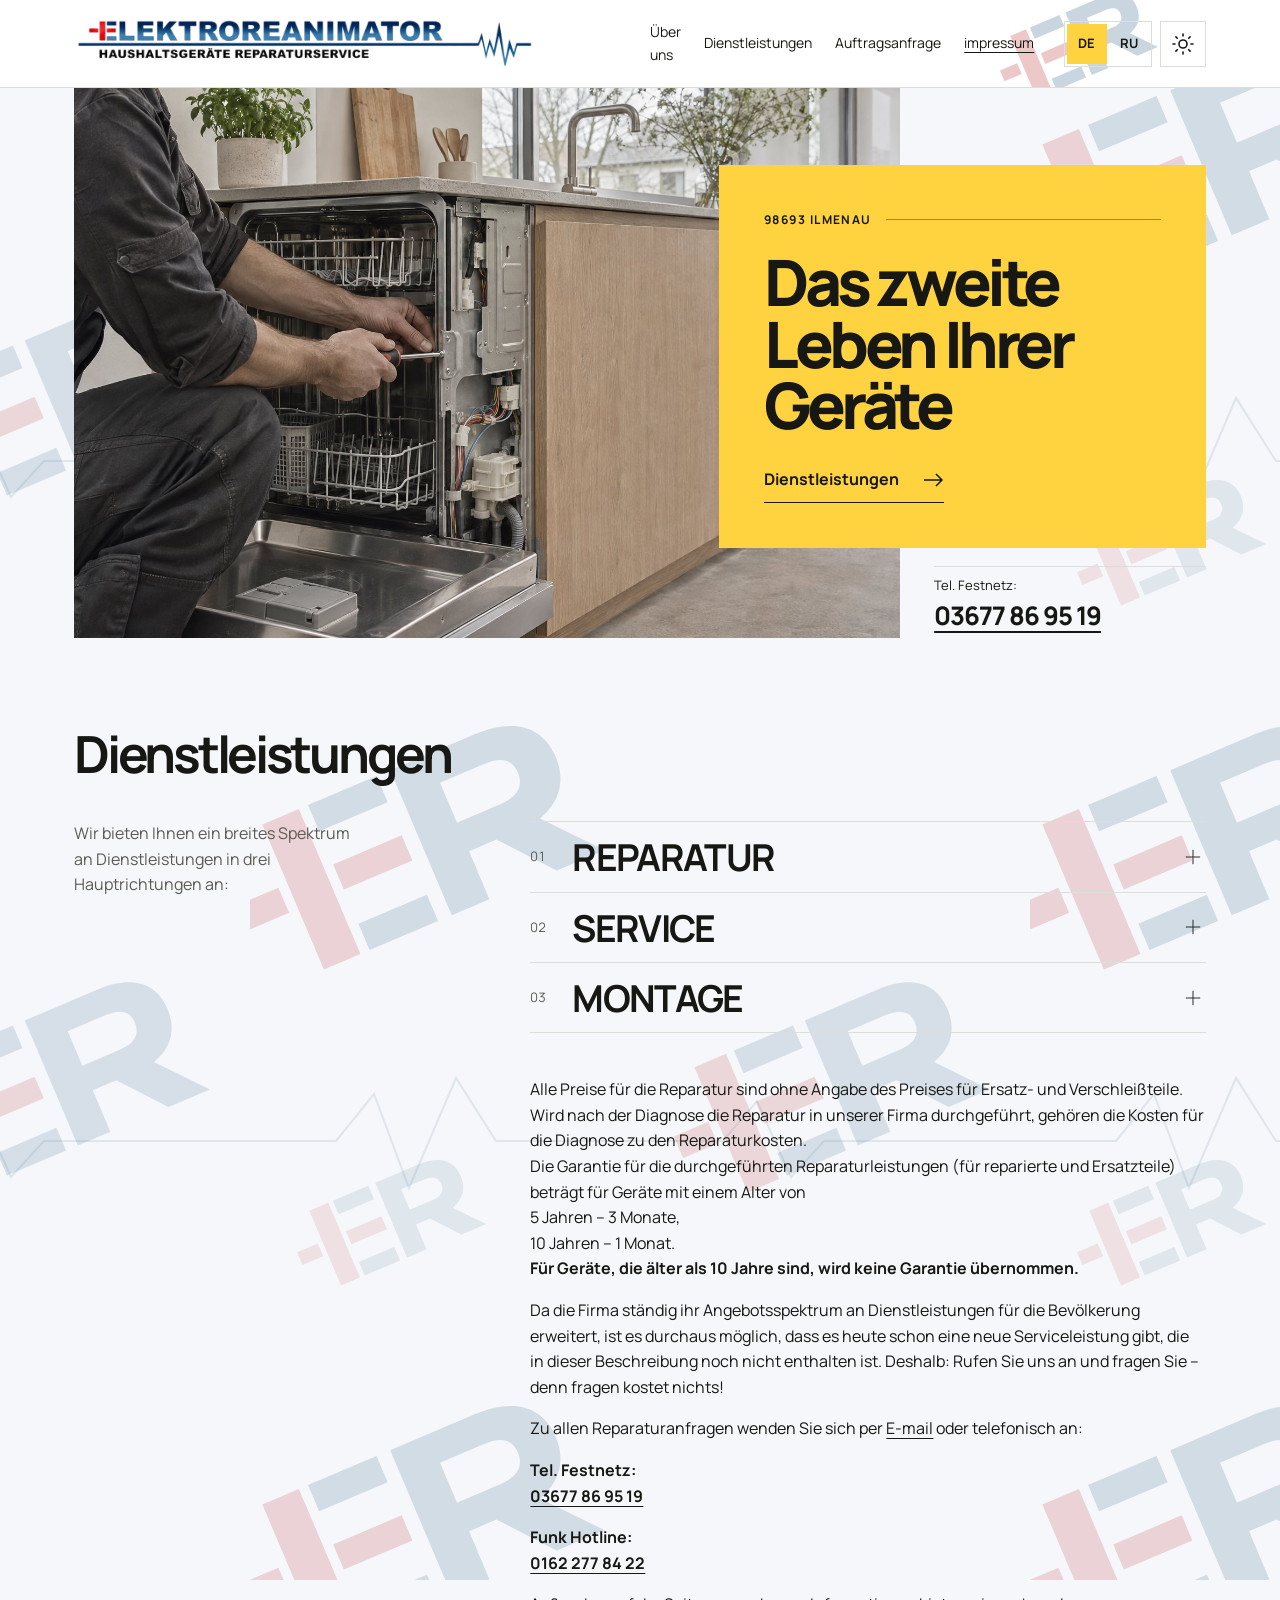
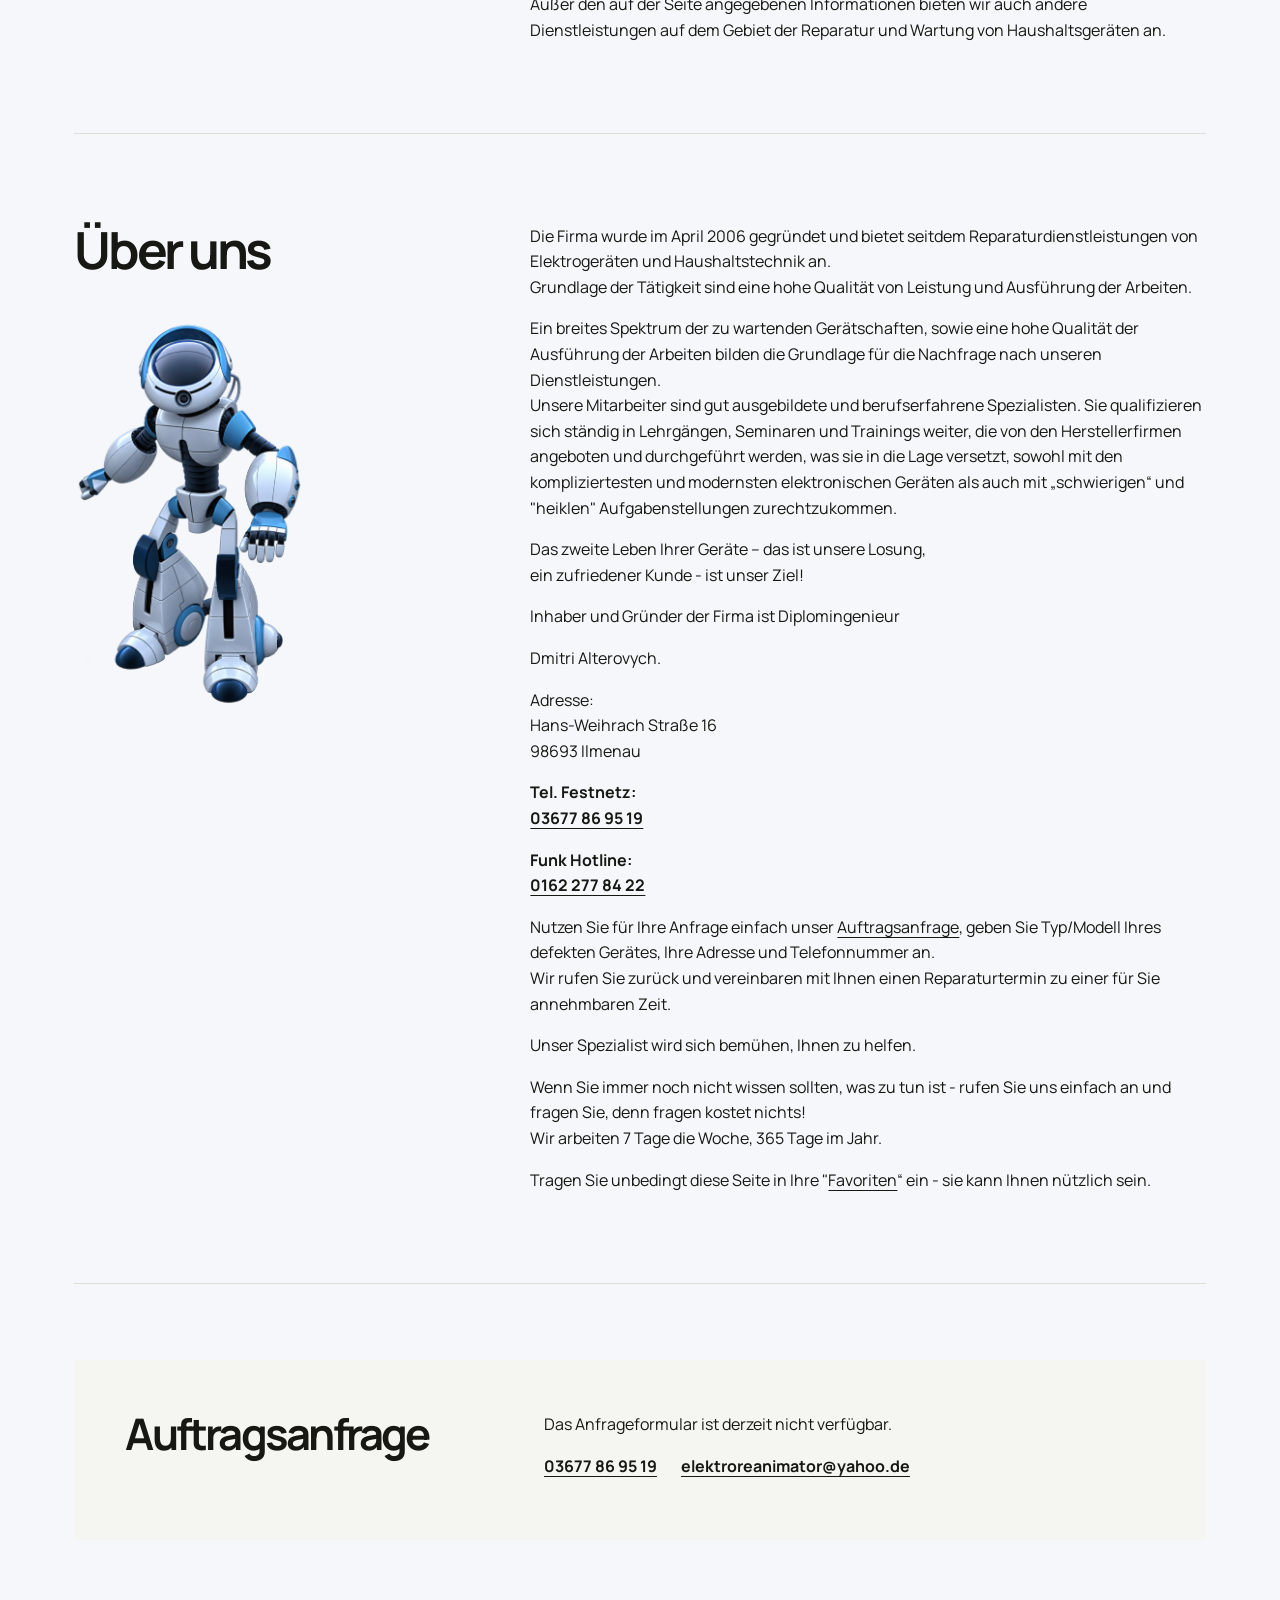
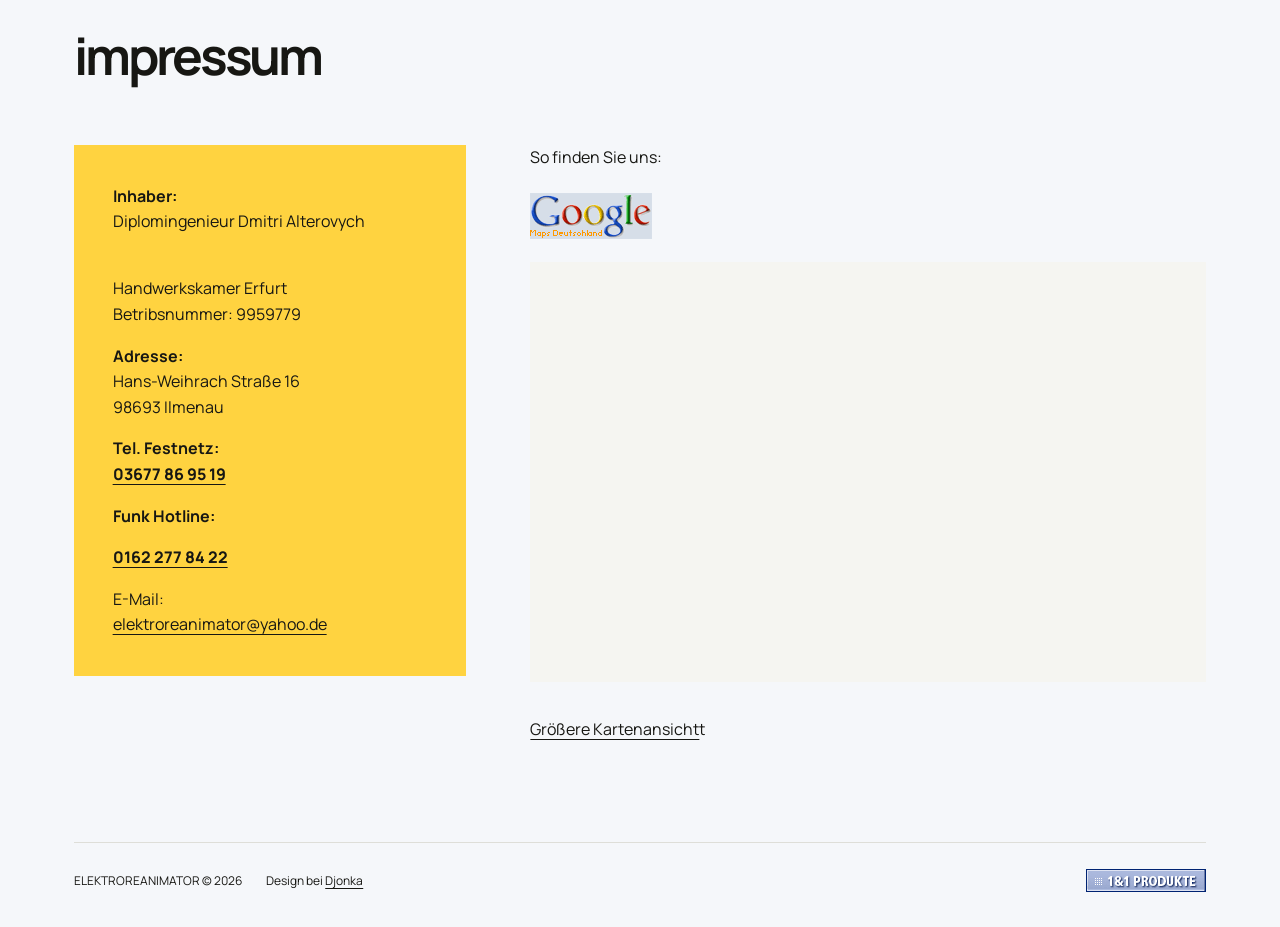
==== commit 7c90818e: "Update footer copyright year to 2026" ====
--- a/index.html
+++ b/index.html
@@ -253,7 +253,7 @@
   </main>
 
   <footer class="footer">
-    <span>ELEKTROREANIMATOR © 2008</span>
+    <span>ELEKTROREANIMATOR © 2026</span>
     <span lang="de">Design bei <a href="mailto:djonka_i@yahoo.com">Djonka</a></span>
     <a class="partner" href="http://www.profiseller.de/shop1/index.php3?ps_id=p8905449" target="_blank" rel="noopener"><img src="files/1und1.gif" width="120" height="23" alt="1&amp;1 Profiseller" loading="lazy"></a>
   </footer>
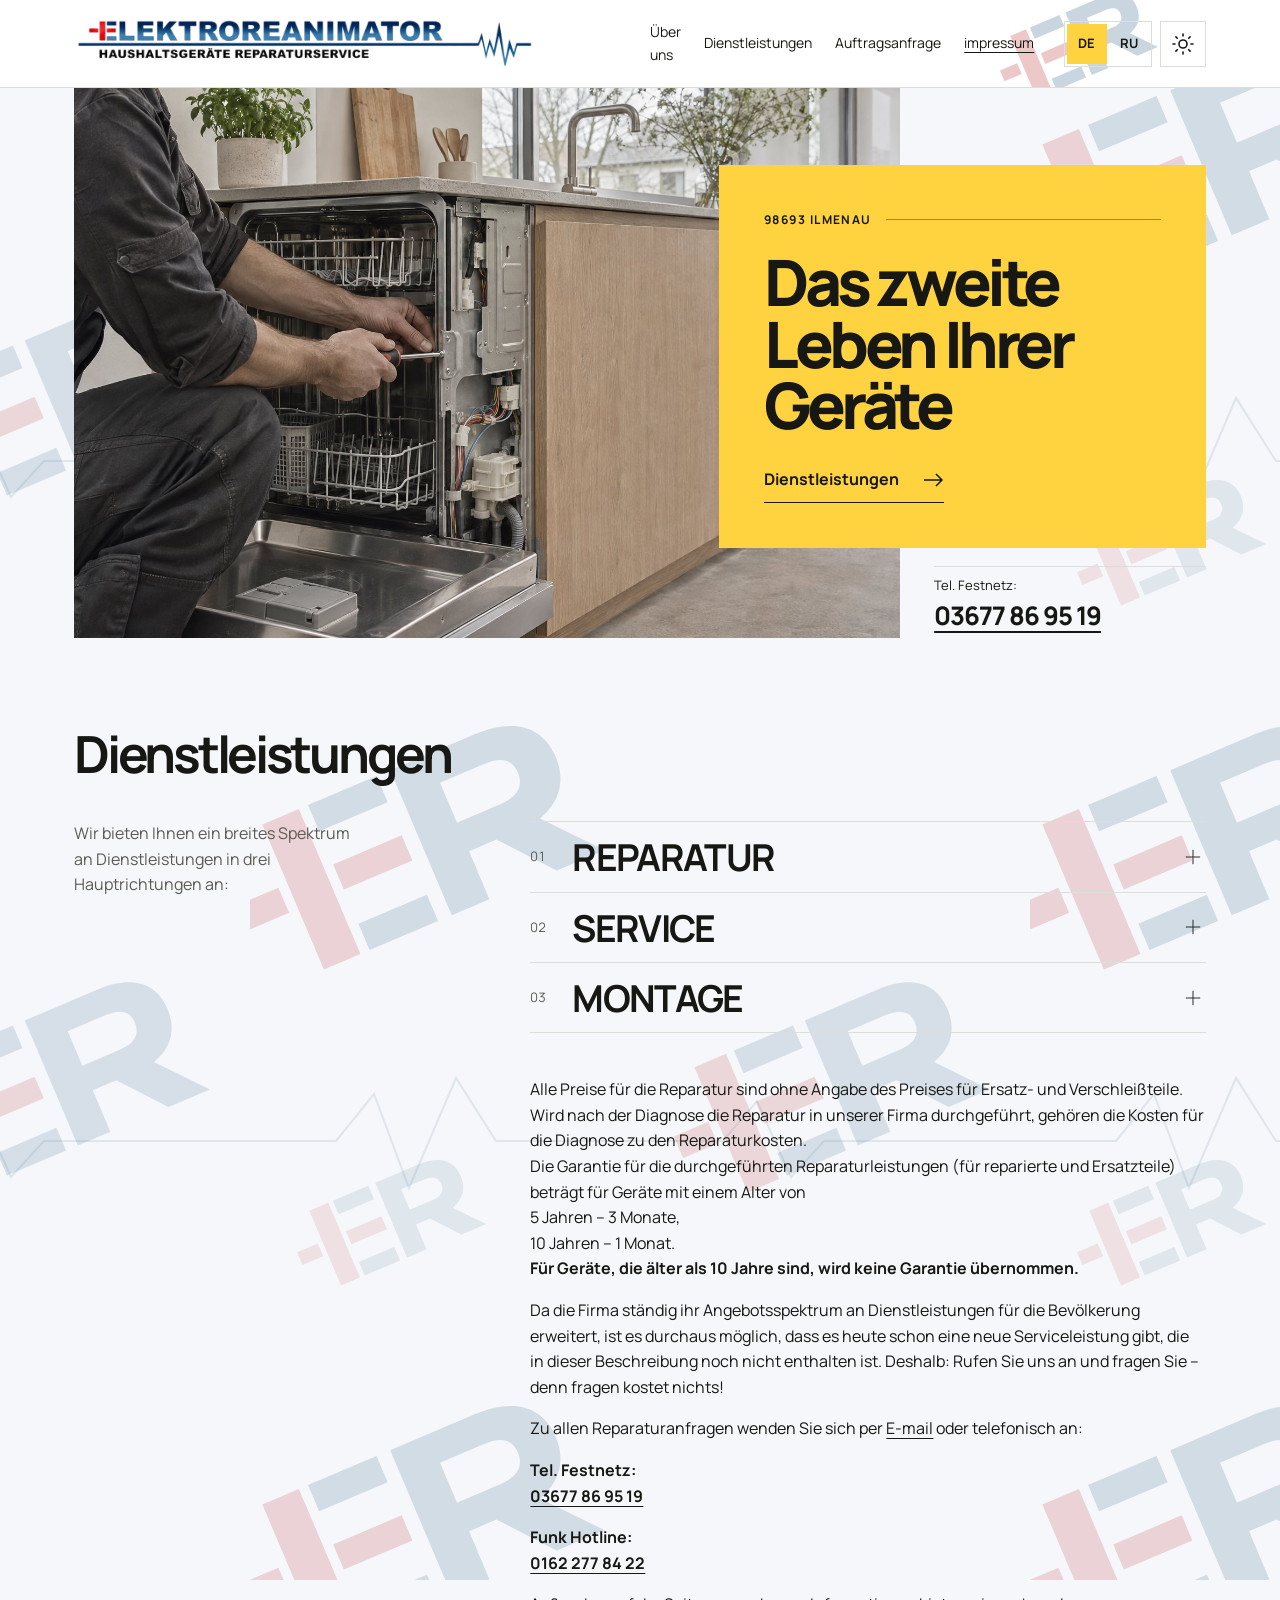
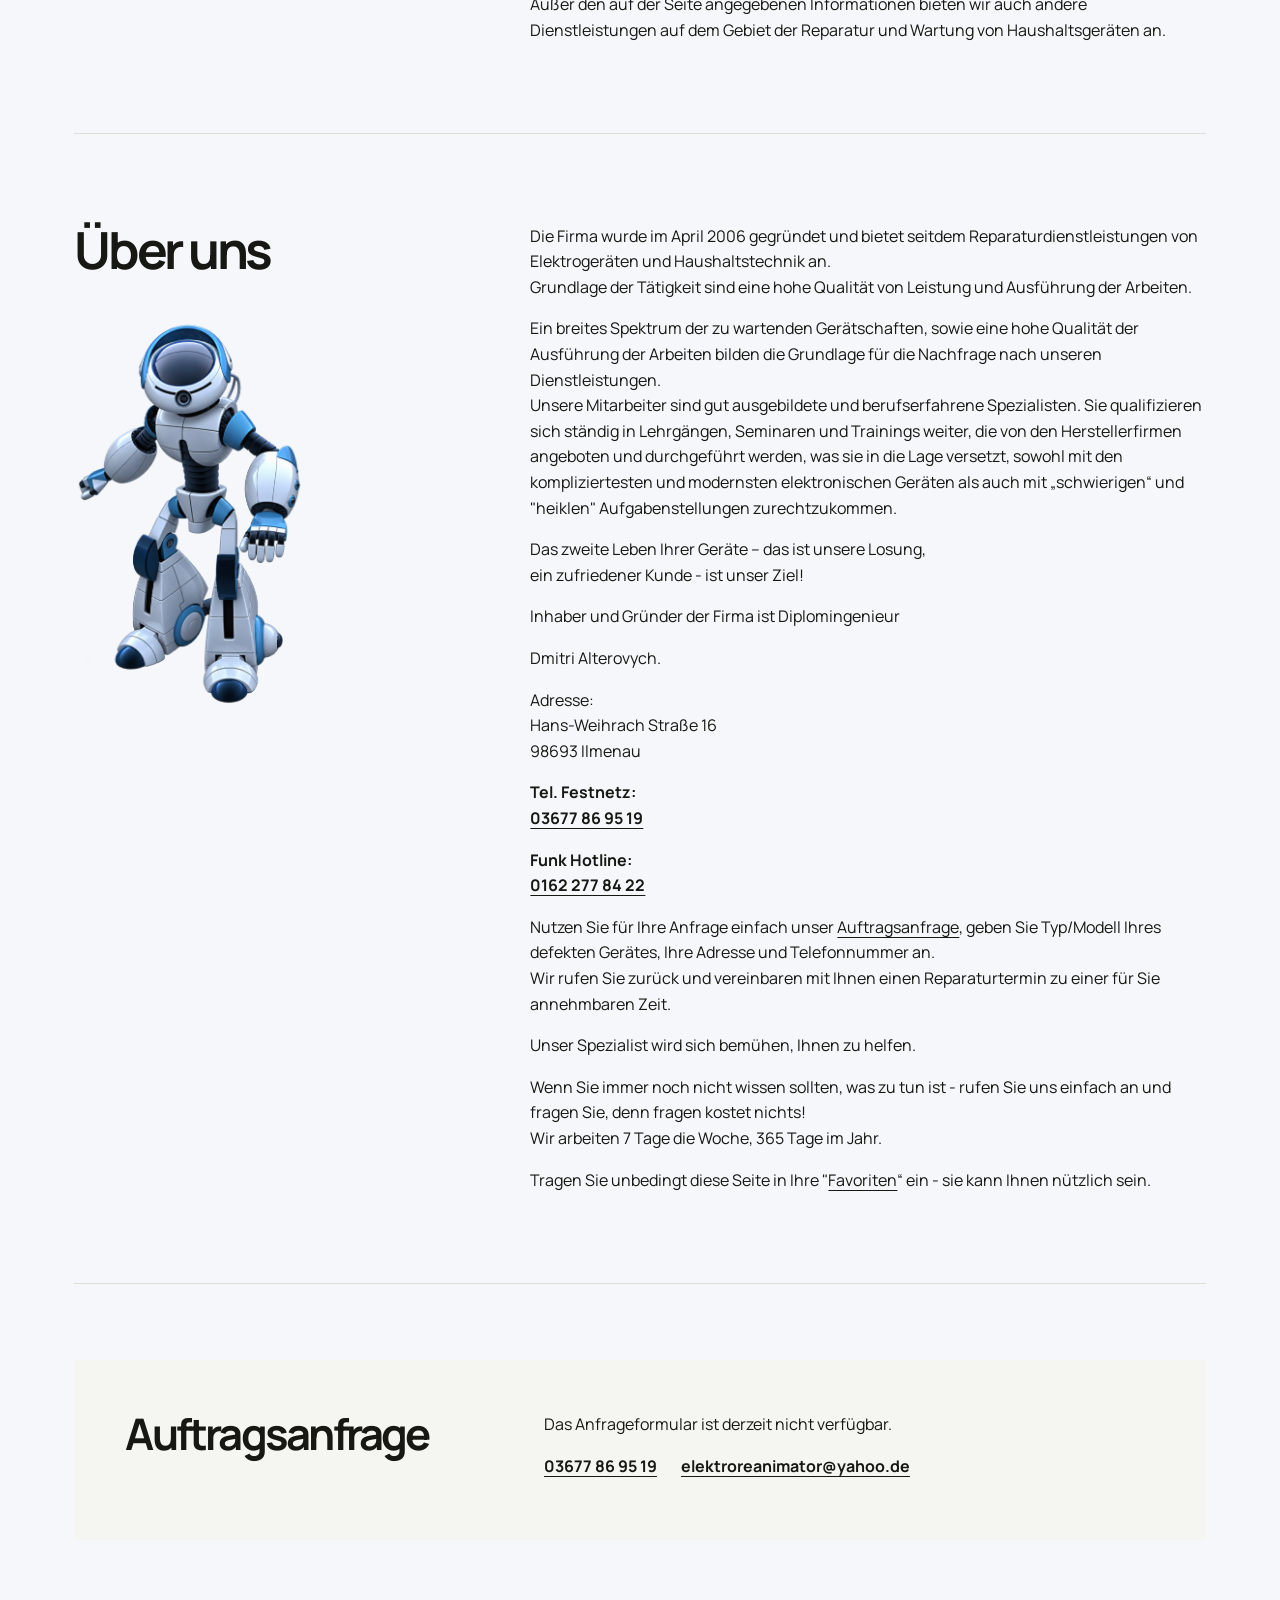
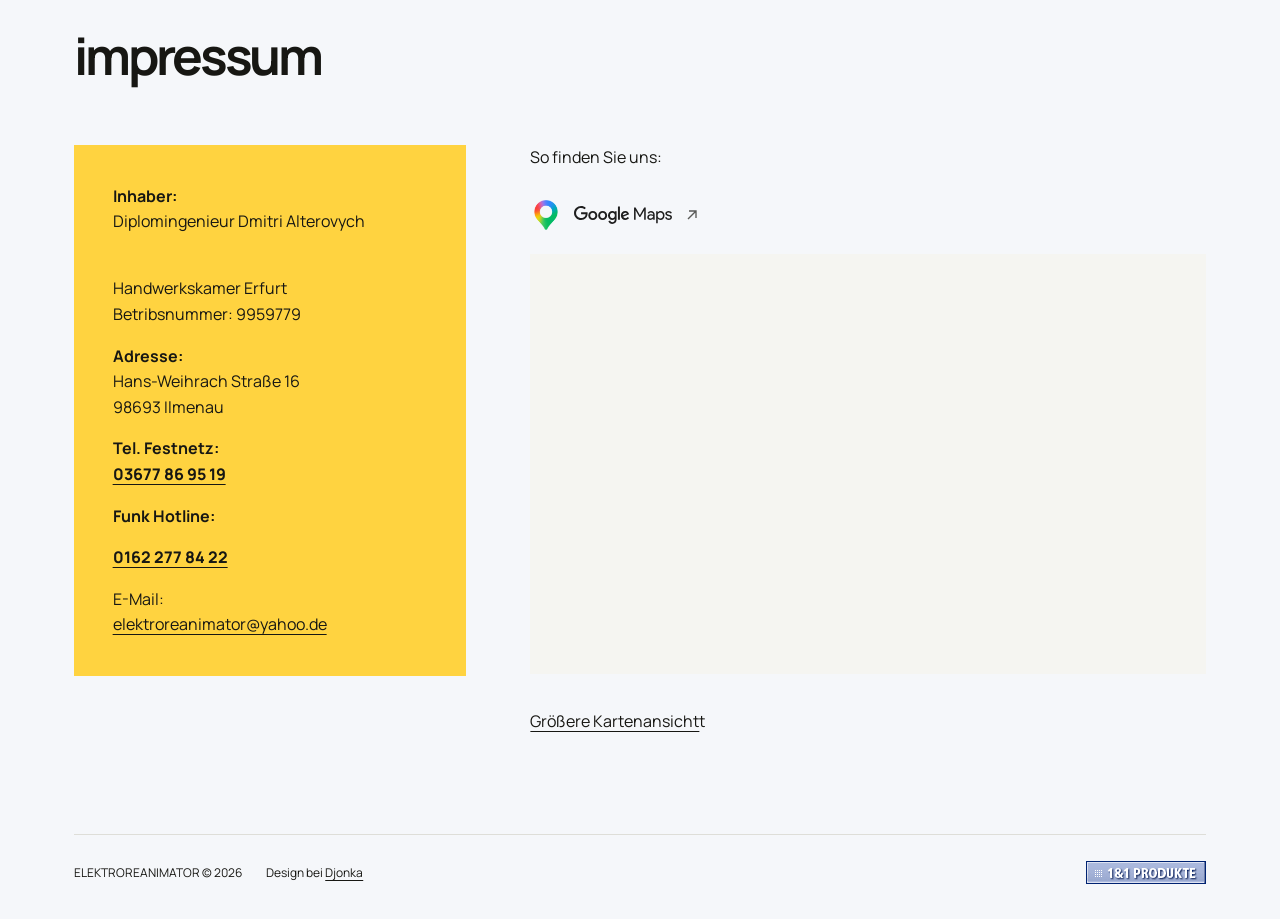
==== commit c3761926: "Refresh Google Maps link with a color pin and theme-aware logos" ====
--- a/index.html
+++ b/index.html
@@ -5,7 +5,7 @@
   <meta name="viewport" content="width=device-width, initial-scale=1">
   <title>Elektroreanimator · Ilmenau</title>
   <script src="theme.js?v=9788b1c123"></script>
-  <link rel="stylesheet" href="style.css?v=958d593bf4">
+  <link rel="stylesheet" href="style.css?v=89eddde14f">
   <link rel="icon" href="files/favicon.svg" type="image/svg+xml">
   <script src="background.js" defer></script>
 </head>
@@ -244,7 +244,13 @@
           <p>So finden Sie uns:</p>
           <p>
 <a href="https://maps.google.de/maps?f=l&amp;hl=de&amp;geocode=&amp;q=Hans-Weihrach+Strasse+16,&amp;ie=UTF8&amp;near=98693&amp;ll=50.680525,10.924358&amp;spn=0.009749,0.018883&amp;z=16" class="map-mark" target="_blank" rel="noopener">
-<img src="files/google-maps.gif" width="122" height="46" alt="Google Maps" loading="lazy"></a></p>
+  <img class="map-mark-pin" src="files/google-maps-pin.png" width="32" height="32" alt="" loading="lazy">
+  <img class="map-logo-light" src="files/google-maps-light.svg" width="98" height="18" alt="Google Maps" loading="lazy">
+  <img class="map-logo-dark" src="files/google-maps-dark.svg" width="98" height="18" alt="Google Maps" loading="lazy">
+  <svg class="map-mark-arrow" width="16" height="16" viewBox="0 0 16 16" fill="none" stroke="currentColor" stroke-width="1.35" aria-hidden="true">
+    <path d="M4 12 12 4M5 4h7v7"/>
+  </svg>
+</a></p>
 <p>
 <iframe src="https://maps.google.com/maps?q=Hans-Weihrach%20Stra%C3%9Fe%2016%2C%2098693%20Ilmenau&amp;output=embed" title="So finden Sie uns" width="600" height="450" loading="lazy" referrerpolicy="no-referrer"></iframe><br><a href="https://maps.google.de/maps?f=l&amp;hl=de&amp;geocode=&amp;q=Hans-Weihrach+Strasse+16,&amp;ie=UTF8&amp;near=98693&amp;mrt=kmlkmz&amp;ll=50.688628,10.924358&amp;spn=0.032626,0.051498&amp;z=13&amp;iwloc=A&amp;source=embed" class="map-link" target="_blank" rel="noopener">Größere Kartenansicht</a>t</p>
         </div>
--- a/style.css
+++ b/style.css
@@ -194,7 +194,14 @@
 .contact-pane { background: var(--yellow); padding: clamp(22px, 3vw, 50px); min-width: 0; }
 .contact-pane .phone { font-weight: 750; }
 .directions { min-width: 0; }
-.directions .map-mark { display: inline-flex; align-items: center; min-height: 44px; margin-top: 6px; }
+.directions .map-mark {
+  display: inline-flex; align-items: center; gap: 12px; min-height: 44px; margin-top: 6px;
+}
+.map-mark-pin { flex: none; }
+.map-mark .map-logo-dark, [data-theme="dark"] .map-mark .map-logo-light { display: none; }
+[data-theme="dark"] .map-mark .map-logo-dark { display: block; }
+.map-mark-arrow { opacity: .7; }
+.map-mark:hover .map-mark-arrow, .map-mark:focus-visible .map-mark-arrow { opacity: 1; }
 .directions iframe { display: block; width: 100%; height: auto; aspect-ratio: 4/3; max-height: 420px; border: 0; background: var(--panel); }
 .map-link { display: inline-flex; align-items: center; min-height: 44px; }
 .footer {
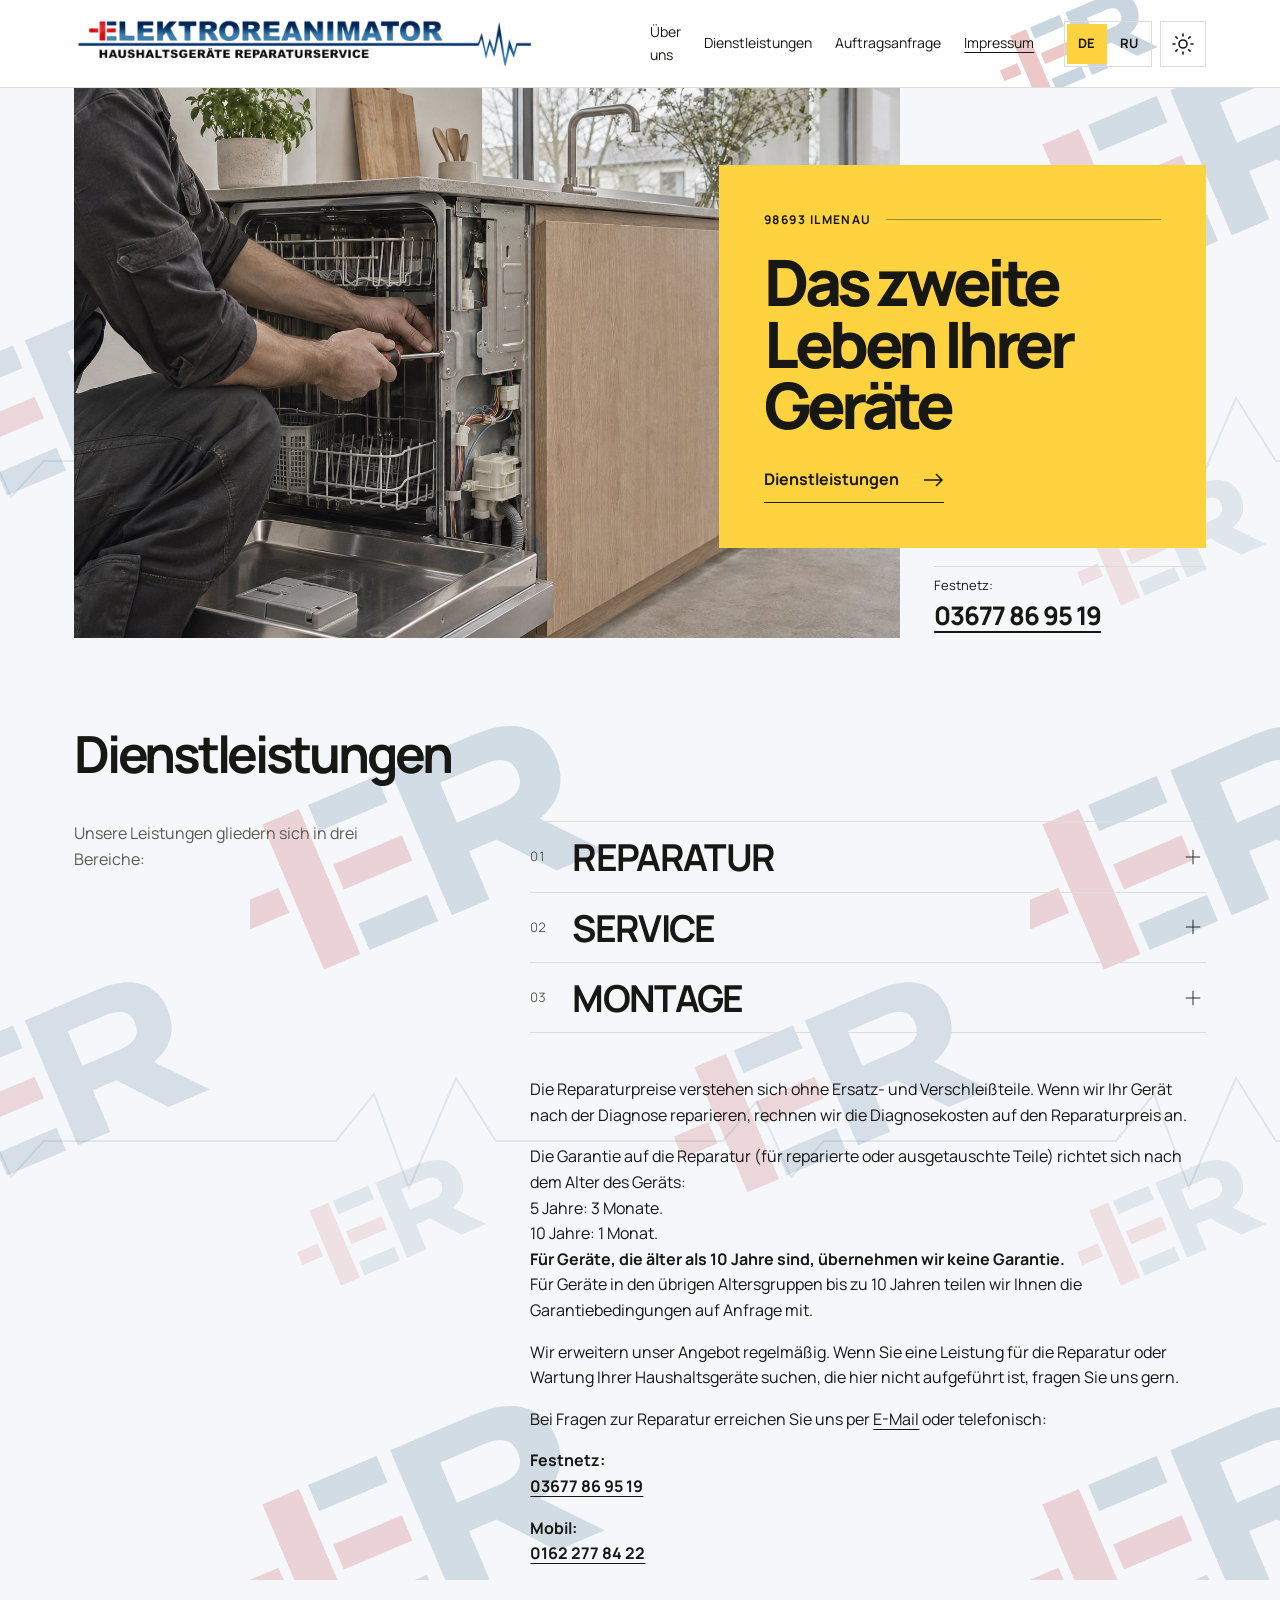
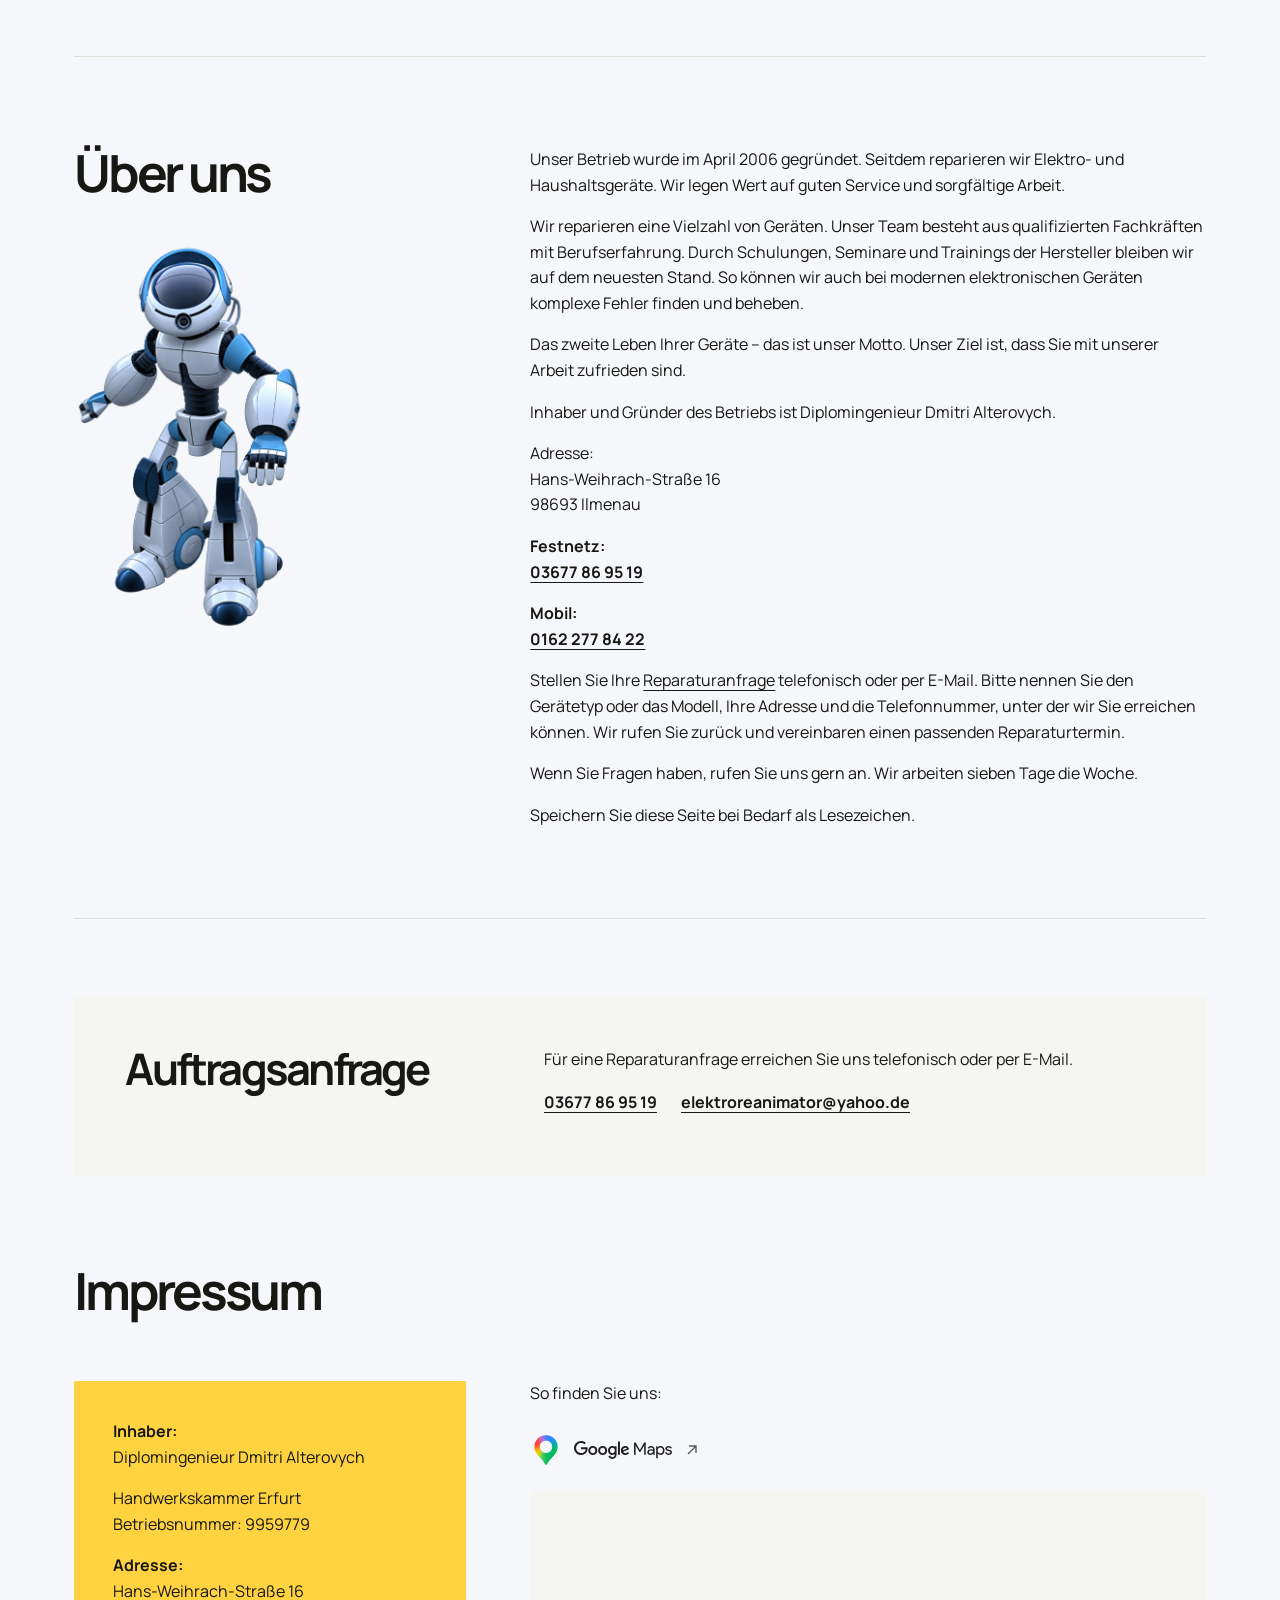
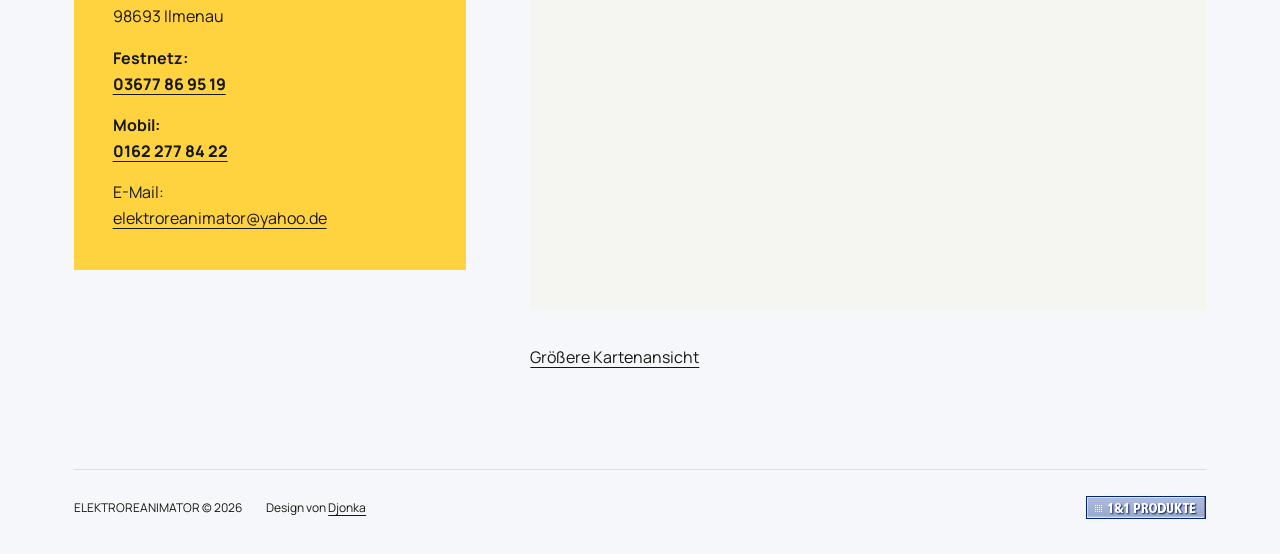
==== commit ee7443d2: "Proofread German and Russian website copy" ====
--- a/index.html
+++ b/index.html
@@ -44,7 +44,7 @@
       <a href="#ueber-uns">Über uns</a>
       <a href="#dienstleistungen">Dienstleistungen</a>
       <a href="#anfrage">Auftragsanfrage</a>
-      <a href="#impressum">impressum</a>
+      <a href="#impressum">Impressum</a>
     </nav>
     <div class="mast-controls">
       <nav class="languages" aria-label="Sprache">
@@ -72,73 +72,62 @@
         <h1 id="title"><span>Das zweite</span> <span>Leben Ihrer</span> <span>Geräte</span></h1>
         <a class="action" href="#dienstleistungen">Dienstleistungen <svg width="21" height="14" viewBox="0 0 21 14" fill="none" aria-hidden="true"><path d="M1 7h18m-6-6 6 6-6 6" stroke="currentColor" stroke-width="1.5"/></svg></a>
       </div>
-      <div class="photo-note"><span>Tel. Festnetz:</span><a href="tel:+493677869519">03677 86 95 19</a></div>
+      <div class="photo-note"><span>Festnetz:</span><a href="tel:+493677869519">03677 86 95 19</a></div>
     </section>
 
     <section class="section services" id="dienstleistungen" aria-labelledby="services-title">
       <h2 id="services-title">Dienstleistungen</h2>
       <article class="services-content" data-source="DE/dinstl.htm">
-        <div class="services-intro"><p>Wir bieten Ihnen ein breites Spektrum an Dienstleistungen in drei 
-Hauptrichtungen an:</p></div>
+        <div class="services-intro"><p>Unsere Leistungen gliedern sich in drei Bereiche:</p></div>
         <div class="services-main">
           <details>
               <summary data-number="01"><strong>REPARATUR</strong><svg viewBox="0 0 20 20" fill="none" stroke="currentColor" aria-hidden="true"><path d="M2 10h16"/><path class="vertical" d="M10 2v16"/></svg></summary>
               <div class="service-copy prose"><p>Reparatur von Bürotechnik und kleinen Haushaltsgeräten (Kaffeemaschinen, 
 Mikrowellen, Kopierer, Drucker …);<br>
 Reparatur von Staubsaugern;<br>
-Reparatur von Geschirrspülern:<br>
+Reparatur von Geschirrspülern;<br>
 Reparatur von Waschmaschinen;<br>
 Reparatur von Trocknern;<br>
 Reparatur von Audio- und Videotechnik:<br>
- -Fernseher;<br>
- -Videokameras;<br>
- -DVD-Player;<br>
- -Musikcenter;<br>
- -Videorecorder  und – 
-player;<br>
- -Plasma- und LCD-Fernseher;<br>
-Reparatur von Geräten für Satelliten- und Kabel-TV</p></div>
+ – Fernseher;<br>
+ – Videokameras;<br>
+ – DVD-Player;<br>
+ – Musikcenter;<br>
+ – Videorecorder und -player;<br>
+ – Plasma- und LCD-Fernseher;<br>
+Reparatur von Geräten für Satelliten- und Kabelfernsehen.</p></div>
             </details>
             <details>
               <summary data-number="02"><strong>SERVICE</strong><svg viewBox="0 0 20 20" fill="none" stroke="currentColor" aria-hidden="true"><path d="M2 10h16"/><path class="vertical" d="M10 2v16"/></svg></summary>
-              <div class="service-copy prose"><p>Diagnose<br>
-Anreise des Spezialisten zu Ihnen nach Hause (am Tag der Auftragsannahme möglich);<br>
-Konsultation, Empfehlungen und Unterstützung beim Kauf neuer Technik;<br>
-Hilfe beim Verkauf der Technik</p></div>
+              <div class="service-copy prose"><p>Diagnose;<br>
+Hausbesuch durch einen Techniker, nach Absprache auch am Tag der Auftragsannahme;<br>
+Beratung und Unterstützung beim Kauf neuer Geräte;<br>
+Hilfe beim Verkauf von Geräten.</p></div>
             </details>
             <details>
               <summary data-number="03"><strong>MONTAGE</strong><svg viewBox="0 0 20 20" fill="none" stroke="currentColor" aria-hidden="true"><path d="M2 10h16"/><path class="vertical" d="M10 2v16"/></svg></summary>
-              <div class="service-copy prose"><p>Aufstellung und Anschluss von Waschmaschinen<br>
+              <div class="service-copy prose"><p>Aufstellung und Anschluss von Waschmaschinen;<br>
 Aufstellung und Anschluss von Geschirrspülern;<br>
 Aufstellung und Anschluss von Trocknern;<br>
 Aufstellung und Anschluss von Elektroherden;<br>
-Anschluss von Computern (einschließlich Zubehör)</p></div>
+Anschluss von Computern (einschließlich Zubehör).</p></div>
             </details>
           <div class="service-terms prose">
-            <p>Alle Preise für die Reparatur sind ohne Angabe des Preises für Ersatz- und 
-Verschleißteile.<br>
-Wird nach der Diagnose die Reparatur in unserer Firma durchgeführt, gehören die 
-Kosten für die Diagnose zu den Reparaturkosten.<br>
-Die Garantie für die durchgeführten Reparaturleistungen (für reparierte und 
-Ersatzteile) beträgt für Geräte mit einem Alter von <br>
-5 Jahren – 3 Monate,<br>
-10 Jahren – 1 Monat.<br>
-<strong>Für Geräte, die älter als 10 Jahre sind, wird 
-keine Garantie übernommen.</strong></p>
-<p>Da die Firma ständig ihr Angebotsspektrum an Dienstleistungen für die 
-Bevölkerung erweitert, ist es durchaus möglich, dass es heute schon eine neue 
-Serviceleistung gibt, die in dieser Beschreibung noch nicht enthalten ist. 
-Deshalb: Rufen Sie uns an und fragen Sie – denn fragen kostet nichts!</p>
-<p>Zu allen Reparaturanfragen wenden Sie sich per
-<a href="mailto:elektroreanimator@yahoo.de">E-mail</a> 
-oder telefonisch an:</p>
-<p><strong>Tel. Festnetz:</strong><br>
-<strong><a class="phone" href="tel:+493677869519">03677 86 95 19</a></strong></p>
-<p><strong>Funk Hotline:</strong><br>
-<strong><a class="phone" href="tel:+491622778422">0162 277 84 22</a></strong></p>
-<p>Außer den auf der Seite angegebenen Informationen bieten wir auch andere 
-Dienstleistungen auf dem Gebiet der Reparatur und Wartung von Haushaltsgeräten 
-an.</p>
+            <p>Die Reparaturpreise verstehen sich ohne Ersatz- und Verschleißteile. Wenn wir Ihr Gerät nach der Diagnose reparieren, rechnen wir die Diagnosekosten auf den Reparaturpreis an.</p>
+            <p>Die Garantie auf die Reparatur (für reparierte oder ausgetauschte Teile) richtet sich nach dem Alter des Geräts:<br>
+              5 Jahre: 3 Monate.<br>
+              10 Jahre: 1 Monat.<br>
+              <strong>Für Geräte, die älter als 10 Jahre sind, übernehmen wir keine Garantie.</strong><br>
+              Für Geräte in den übrigen Altersgruppen bis zu 10 Jahren teilen wir Ihnen die Garantiebedingungen auf Anfrage mit.
+            </p>
+            <p>Wir erweitern unser Angebot regelmäßig. Wenn Sie eine Leistung für die Reparatur oder Wartung Ihrer Haushaltsgeräte suchen, die hier nicht aufgeführt ist, fragen Sie uns gern.</p>
+            <p>Bei Fragen zur Reparatur erreichen Sie uns per <a href="mailto:elektroreanimator@yahoo.de">E-Mail</a> oder telefonisch:</p>
+            <p><strong>Festnetz:</strong><br>
+              <strong><a class="phone" href="tel:+493677869519">03677 86 95 19</a></strong>
+            </p>
+            <p><strong>Mobil:</strong><br>
+              <strong><a class="phone" href="tel:+491622778422">0162 277 84 22</a></strong>
+            </p>
           </div>
         </div>
       </article>
@@ -168,74 +157,48 @@
         </figure>
       </div>
       <article class="prose" data-source="DE/ueberuns.htm">
-        <p>Die Firma wurde im April 2006 
-gegründet und bietet seitdem Reparaturdienstleistungen von Elektrogeräten und 
-Haushaltstechnik an.<br>
-Grundlage der Tätigkeit sind eine hohe Qualität von Leistung und Ausführung der 
-Arbeiten.</p>
-<p>Ein breites Spektrum der zu wartenden Gerätschaften, sowie eine hohe Qualität 
-der Ausführung der Arbeiten bilden die Grundlage für die Nachfrage nach unseren 
-Dienstleistungen.<br>
-Unsere Mitarbeiter sind gut ausgebildete und berufserfahrene Spezialisten. Sie 
-qualifizieren sich ständig in Lehrgängen, Seminaren und Trainings weiter, die 
-von den Herstellerfirmen angeboten und durchgeführt werden, was sie in die Lage 
-versetzt, sowohl mit den kompliziertesten und modernsten elektronischen Geräten 
-als auch mit „schwierigen“ und "heiklen" Aufgabenstellungen zurechtzukommen.</p>
-<p>Das zweite Leben Ihrer Geräte – das ist unsere Losung, <br>
-ein zufriedener Kunde - ist unser Ziel!</p>
-<p>Inhaber und Gründer der Firma ist Diplomingenieur</p>
-<p>Dmitri Alterovych.</p>
+        <p>Unser Betrieb wurde im April 2006 gegründet. Seitdem reparieren wir Elektro- und Haushaltsgeräte. Wir legen Wert auf guten Service und sorgfältige Arbeit.</p>
+        <p>Wir reparieren eine Vielzahl von Geräten. Unser Team besteht aus qualifizierten Fachkräften mit Berufserfahrung. Durch Schulungen, Seminare und Trainings der Hersteller bleiben wir auf dem neuesten Stand. So können wir auch bei modernen elektronischen Geräten komplexe Fehler finden und beheben.</p>
+        <p>Das zweite Leben Ihrer Geräte – das ist unser Motto. Unser Ziel ist, dass Sie mit unserer Arbeit zufrieden sind.</p>
+        <p>Inhaber und Gründer des Betriebs ist Diplomingenieur Dmitri Alterovych.</p>
 <p>Adresse: <br>
-Hans-Weihrach Straße 16<br>
+Hans-Weihrach-Straße 16<br>
 98693 Ilmenau</p>
-<p><strong>Tel. Festnetz:</strong><br>
+<p><strong>Festnetz:</strong><br>
 <strong><a class="phone" href="tel:+493677869519">03677 86 95 19</a></strong></p>
-<p><strong>Funk Hotline:</strong><br>
+<p><strong>Mobil:</strong><br>
 <strong><a class="phone" href="tel:+491622778422">0162 277 84 22</a></strong></p>
-<p>Nutzen Sie für Ihre Anfrage einfach unser
-<a href="#anfrage">
-Auftragsanfrage</a>, geben Sie Typ/Modell 
-Ihres defekten Gerätes, Ihre Adresse und Telefonnummer an. <br>
-Wir rufen Sie zurück und vereinbaren mit Ihnen einen Reparaturtermin zu einer 
-für Sie annehmbaren Zeit.</p>
-<p>Unser Spezialist wird sich bemühen, Ihnen zu helfen.</p>
-<p>Wenn Sie immer noch nicht wissen sollten, was zu tun ist - rufen Sie uns einfach 
-an und fragen Sie, denn fragen kostet nichts!<br>
-Wir arbeiten 7 Tage die Woche, 365 Tage im Jahr.</p>
-<p>Tragen Sie unbedingt diese Seite in Ihre "<a href="http://elektror.ucoz.ru/">Favoriten</a>“ ein - sie kann Ihnen 
-nützlich sein.</p>
+        <p>Stellen Sie Ihre <a href="#anfrage">Reparaturanfrage</a> telefonisch oder per E-Mail. Bitte nennen Sie den Gerätetyp oder das Modell, Ihre Adresse und die Telefonnummer, unter der wir Sie erreichen können. Wir rufen Sie zurück und vereinbaren einen passenden Reparaturtermin.</p>
+        <p>Wenn Sie Fragen haben, rufen Sie uns gern an. Wir arbeiten sieben Tage die Woche.</p>
+        <p>Speichern Sie diese Seite bei Bedarf als Lesezeichen.</p>
       </article>
     </section>
 
     <section class="section request" id="anfrage" aria-labelledby="request-title">
       <h2 id="request-title">Auftragsanfrage</h2>
       <div class="prose">
-        <p>Das Anfrageformular ist derzeit nicht verfügbar.</p>
+        <p>Für eine Reparaturanfrage erreichen Sie uns telefonisch oder per E-Mail.</p>
         <div class="request-links"><a href="tel:+493677869519">03677 86 95 19</a><a href="mailto:elektroreanimator@yahoo.de">elektroreanimator@yahoo.de</a></div>
       </div>
     </section>
 
     <section class="section contact" id="impressum" aria-labelledby="contact-title">
-      <h2 id="contact-title">impressum</h2>
+      <h2 id="contact-title">Impressum</h2>
       <article class="contact-body" data-source="DE/impressium_de.htm">
         <div class="contact-pane">
           <div class="prose">
             <p><strong>Inhaber:</strong><br>
 Diplomingenieur Dmitri Alterovych</p>
-<p><br>
- Handwerkskamer 
-Erfurt<br>
-Betribsnummer: 9959779</p>
-<p><strong>Adresse</strong><strong>: </strong><br>
-Hans-Weihrach Straße 16<br>
+<p>Handwerkskammer Erfurt<br>
+Betriebsnummer: 9959779</p>
+<p><strong>Adresse:</strong><br>
+Hans-Weihrach-Straße 16<br>
 98693 Ilmenau</p>
 <p><strong>
-Tel. 
 Festnetz:</strong><br>
 <strong><a class="phone" href="tel:+493677869519">03677 86 95 19</a></strong></p>
-<p><strong>Funk 
-Hotline:</strong><br></p>
-<p><strong><a class="phone" href="tel:+491622778422">0162 277 84 22</a></strong></p>
+<p><strong>Mobil:</strong><br>
+<strong><a class="phone" href="tel:+491622778422">0162 277 84 22</a></strong></p>
 <p>E-Mail:<br>
 <a href="mailto:elektroreanimator@yahoo.de">elektroreanimator@yahoo.de</a></p>
           </div>
@@ -243,7 +206,7 @@
         <div class="directions prose">
           <p>So finden Sie uns:</p>
           <p>
-<a href="https://maps.google.de/maps?f=l&amp;hl=de&amp;geocode=&amp;q=Hans-Weihrach+Strasse+16,&amp;ie=UTF8&amp;near=98693&amp;ll=50.680525,10.924358&amp;spn=0.009749,0.018883&amp;z=16" class="map-mark" target="_blank" rel="noopener">
+<a href="https://maps.google.de/maps?f=l&amp;hl=de&amp;geocode=&amp;q=Hans-Weihrach-Strasse+16,&amp;ie=UTF8&amp;near=98693&amp;ll=50.680525,10.924358&amp;spn=0.009749,0.018883&amp;z=16" class="map-mark" target="_blank" rel="noopener">
   <img class="map-mark-pin" src="files/google-maps-pin.png" width="32" height="32" alt="" loading="lazy">
   <img class="map-logo-light" src="files/google-maps-light.svg" width="98" height="18" alt="Google Maps" loading="lazy">
   <img class="map-logo-dark" src="files/google-maps-dark.svg" width="98" height="18" alt="Google Maps" loading="lazy">
@@ -252,7 +215,7 @@
   </svg>
 </a></p>
 <p>
-<iframe src="https://maps.google.com/maps?q=Hans-Weihrach%20Stra%C3%9Fe%2016%2C%2098693%20Ilmenau&amp;output=embed" title="So finden Sie uns" width="600" height="450" loading="lazy" referrerpolicy="no-referrer"></iframe><br><a href="https://maps.google.de/maps?f=l&amp;hl=de&amp;geocode=&amp;q=Hans-Weihrach+Strasse+16,&amp;ie=UTF8&amp;near=98693&amp;mrt=kmlkmz&amp;ll=50.688628,10.924358&amp;spn=0.032626,0.051498&amp;z=13&amp;iwloc=A&amp;source=embed" class="map-link" target="_blank" rel="noopener">Größere Kartenansicht</a>t</p>
+<iframe src="https://maps.google.com/maps?q=Hans-Weihrach-Stra%C3%9Fe%2016%2C%2098693%20Ilmenau&amp;output=embed" title="So finden Sie uns" width="600" height="450" loading="lazy" referrerpolicy="no-referrer"></iframe><br><a href="https://maps.google.de/maps?f=l&amp;hl=de&amp;geocode=&amp;q=Hans-Weihrach-Strasse+16,&amp;ie=UTF8&amp;near=98693&amp;mrt=kmlkmz&amp;ll=50.688628,10.924358&amp;spn=0.032626,0.051498&amp;z=13&amp;iwloc=A&amp;source=embed" class="map-link" target="_blank" rel="noopener">Größere Kartenansicht</a></p>
         </div>
       </article>
     </section>
@@ -260,7 +223,7 @@
 
   <footer class="footer">
     <span>ELEKTROREANIMATOR © 2026</span>
-    <span lang="de">Design bei <a href="mailto:djonka_i@yahoo.com">Djonka</a></span>
+    <span lang="de">Design von <a href="mailto:djonka_i@yahoo.com">Djonka</a></span>
     <a class="partner" href="http://www.profiseller.de/shop1/index.php3?ps_id=p8905449" target="_blank" rel="noopener"><img src="files/1und1.gif" width="120" height="23" alt="1&amp;1 Profiseller" loading="lazy"></a>
   </footer>
 </div>
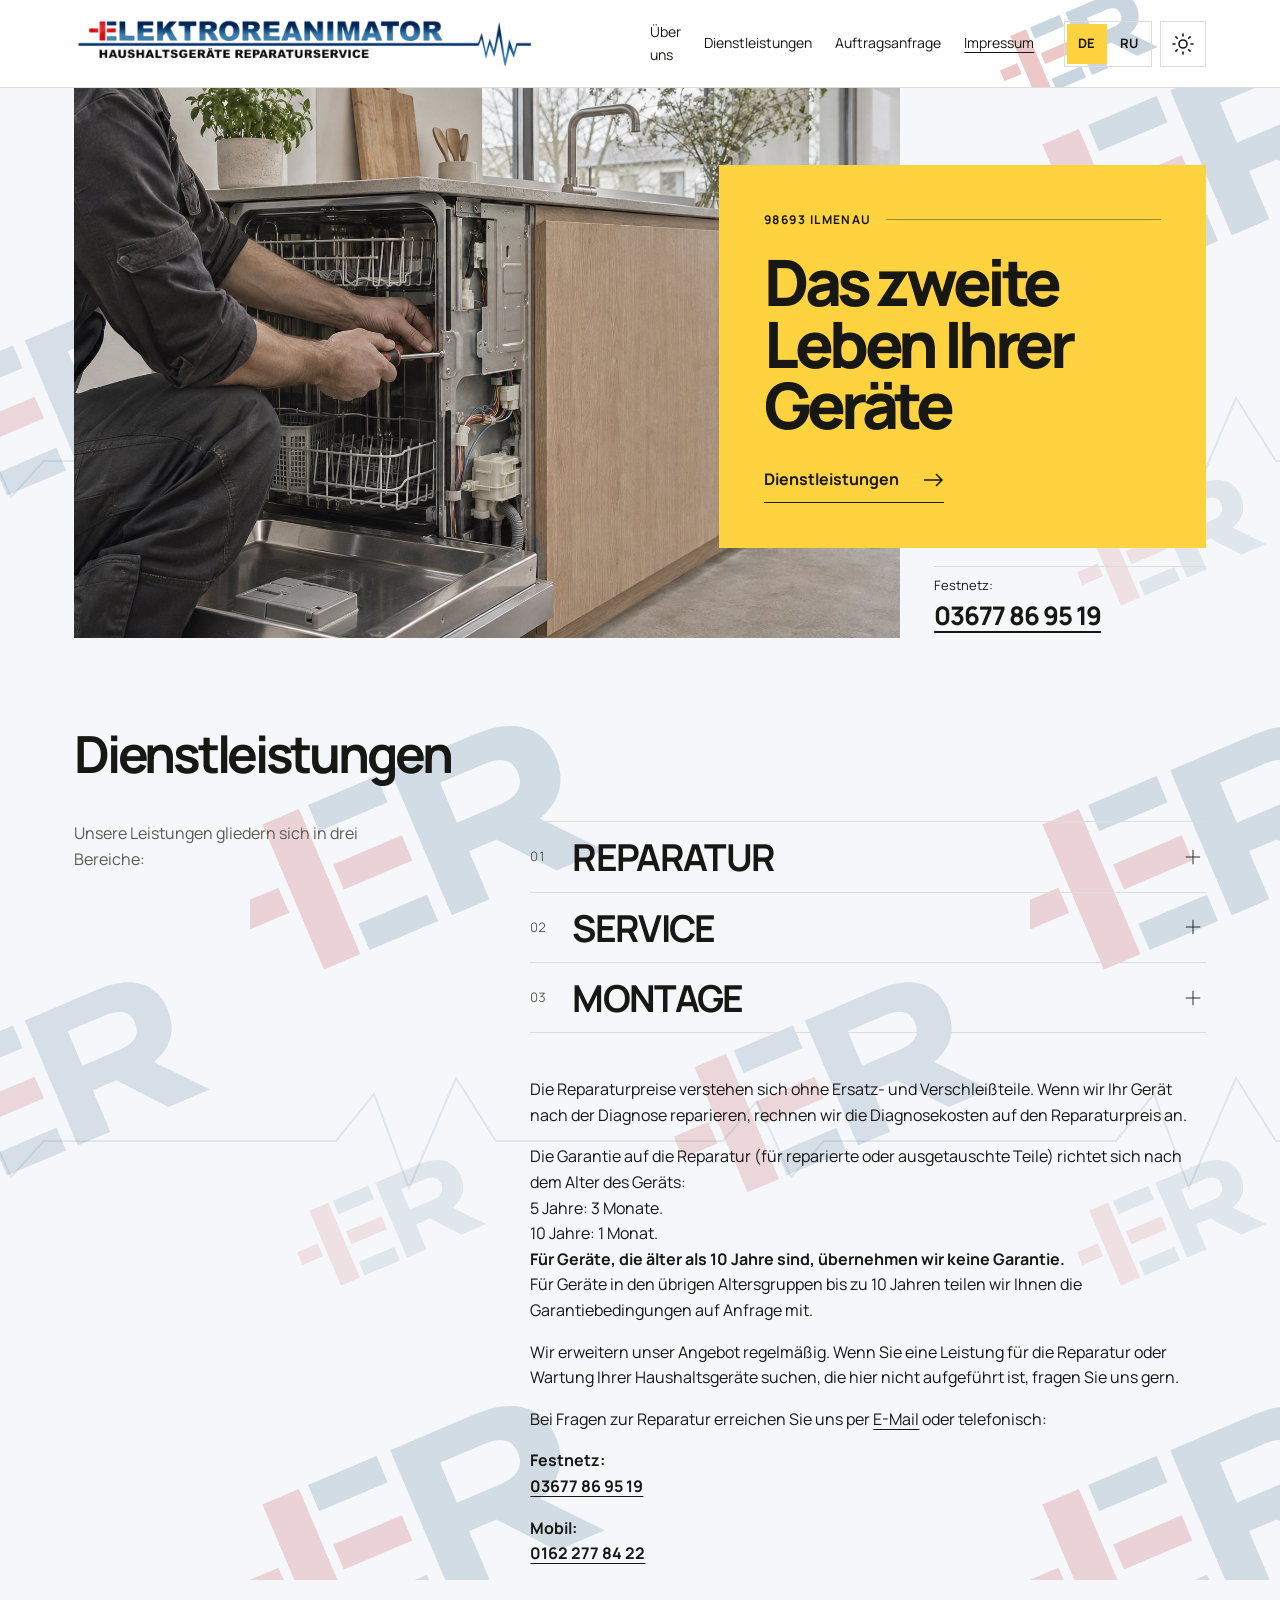
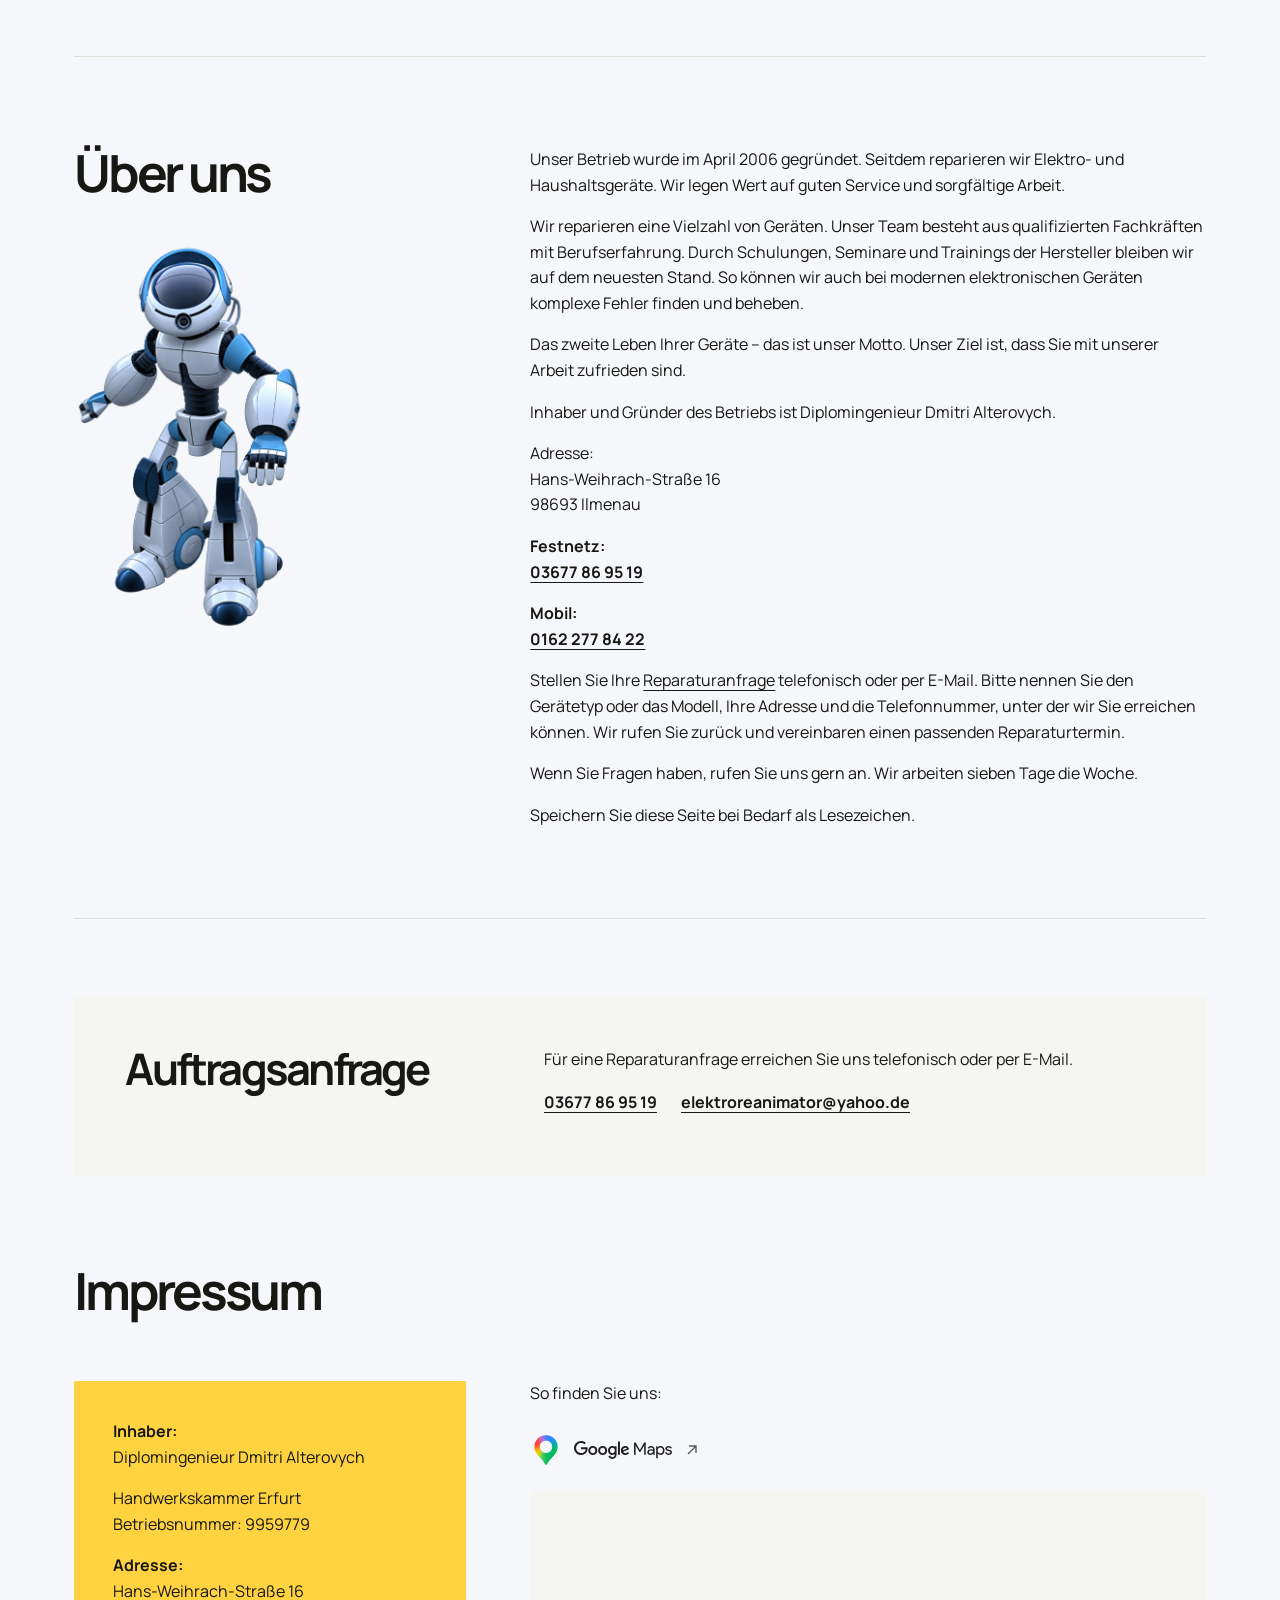
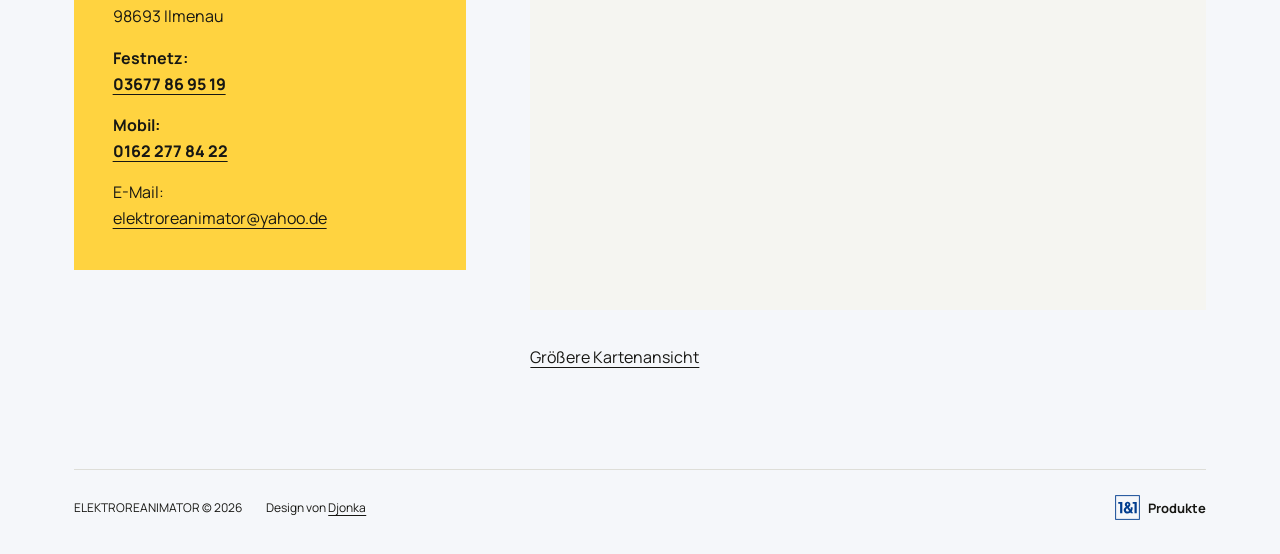
==== commit 5f5a439c: "Refresh footer 1&1 mark and remove unused banner" ====
--- a/index.html
+++ b/index.html
@@ -5,7 +5,7 @@
   <meta name="viewport" content="width=device-width, initial-scale=1">
   <title>Elektroreanimator · Ilmenau</title>
   <script src="theme.js?v=9788b1c123"></script>
-  <link rel="stylesheet" href="style.css?v=89eddde14f">
+  <link rel="stylesheet" href="style.css?v=fa2f692451">
   <link rel="icon" href="files/favicon.svg" type="image/svg+xml">
   <script src="background.js" defer></script>
 </head>
@@ -224,7 +224,13 @@
   <footer class="footer">
     <span>ELEKTROREANIMATOR © 2026</span>
     <span lang="de">Design von <a href="mailto:djonka_i@yahoo.com">Djonka</a></span>
-    <a class="partner" href="http://www.profiseller.de/shop1/index.php3?ps_id=p8905449" target="_blank" rel="noopener"><img src="files/1und1.gif" width="120" height="23" alt="1&amp;1 Profiseller" loading="lazy"></a>
+    <a class="partner" href="http://www.profiseller.de/shop1/index.php3?ps_id=p8905449" target="_blank" rel="noopener">
+      <svg class="partner-mark" width="25" height="25" viewBox="17 17 352 352" fill="currentColor" role="img" aria-label="1&amp;1">
+        <rect x="26" y="26" width="334" height="334" fill="none" stroke="currentColor" stroke-width="13"/>
+        <path fill-rule="evenodd" transform="translate(193 193) scale(.88) translate(-193 -193)" d="M275.6 132.2v-29.1h65.2v181.1h-35.7v-152h-29.5zm-31.2 58c1.7 20-1.1 30.8-3.4 36.2l-28.2-38.3c29.6-20.8 36.9-54.8 13-76.5-19.8-14-40.1-14-61 0-21 19.3-19.6 42.6 4.2 69.8-40.7 25-44.1 52.9-26.5 82.4 18.8 27.8 60.7 34.3 97.1 10.5l7.1 9.7H285l-24.4-31.1c10.1-10 15.9-31.9 13.9-62.6h-30.1v-.1zm-55.9 15.5c-19.5 13-25.6 26.8-16 42 10.9 12.2 28.3 11.8 47.5 0l-31.5-42zm5.8-42l-8-11.8c-5.7-11.9-2.5-21.9 9.7-21.9 13.2.7 17.5 9.5 8.8 23.5l-10.5 10.2zM45.1 132.3v-29.1h65.2v181.1H74.6v-152H45.1z"/>
+      </svg>
+      <span class="partner-label" lang="de">Produkte</span>
+    </a>
   </footer>
 </div>
 </body>
--- a/style.css
+++ b/style.css
@@ -208,7 +208,13 @@
   margin-inline: var(--gutter); padding-block: 16px 24px; border-top: 1px solid var(--line);
   display: flex; align-items: center; flex-wrap: wrap; gap: 8px 24px; font-size: 12px;
 }
-.footer .partner { display: inline-flex; align-items: center; margin-inline-start: auto; min-height: 44px; }
+.footer .partner {
+  display: inline-flex; align-items: center; gap: 8px; margin-inline-start: auto; min-height: 44px;
+  font-size: 13px; font-weight: 700; text-decoration: none;
+}
+.partner:hover .partner-label { text-decoration: underline; }
+.partner-mark { display: block; flex: none; color: #003d8f; }
+[data-theme="dark"] .partner-mark { color: #a8c9ff; }
 @media (max-width: 1260px) {
   :root { --mast-offset: 124px; }
   .mast { grid-template-columns: minmax(0, 1fr) auto; gap: 0 16px; padding-top: 12px; }
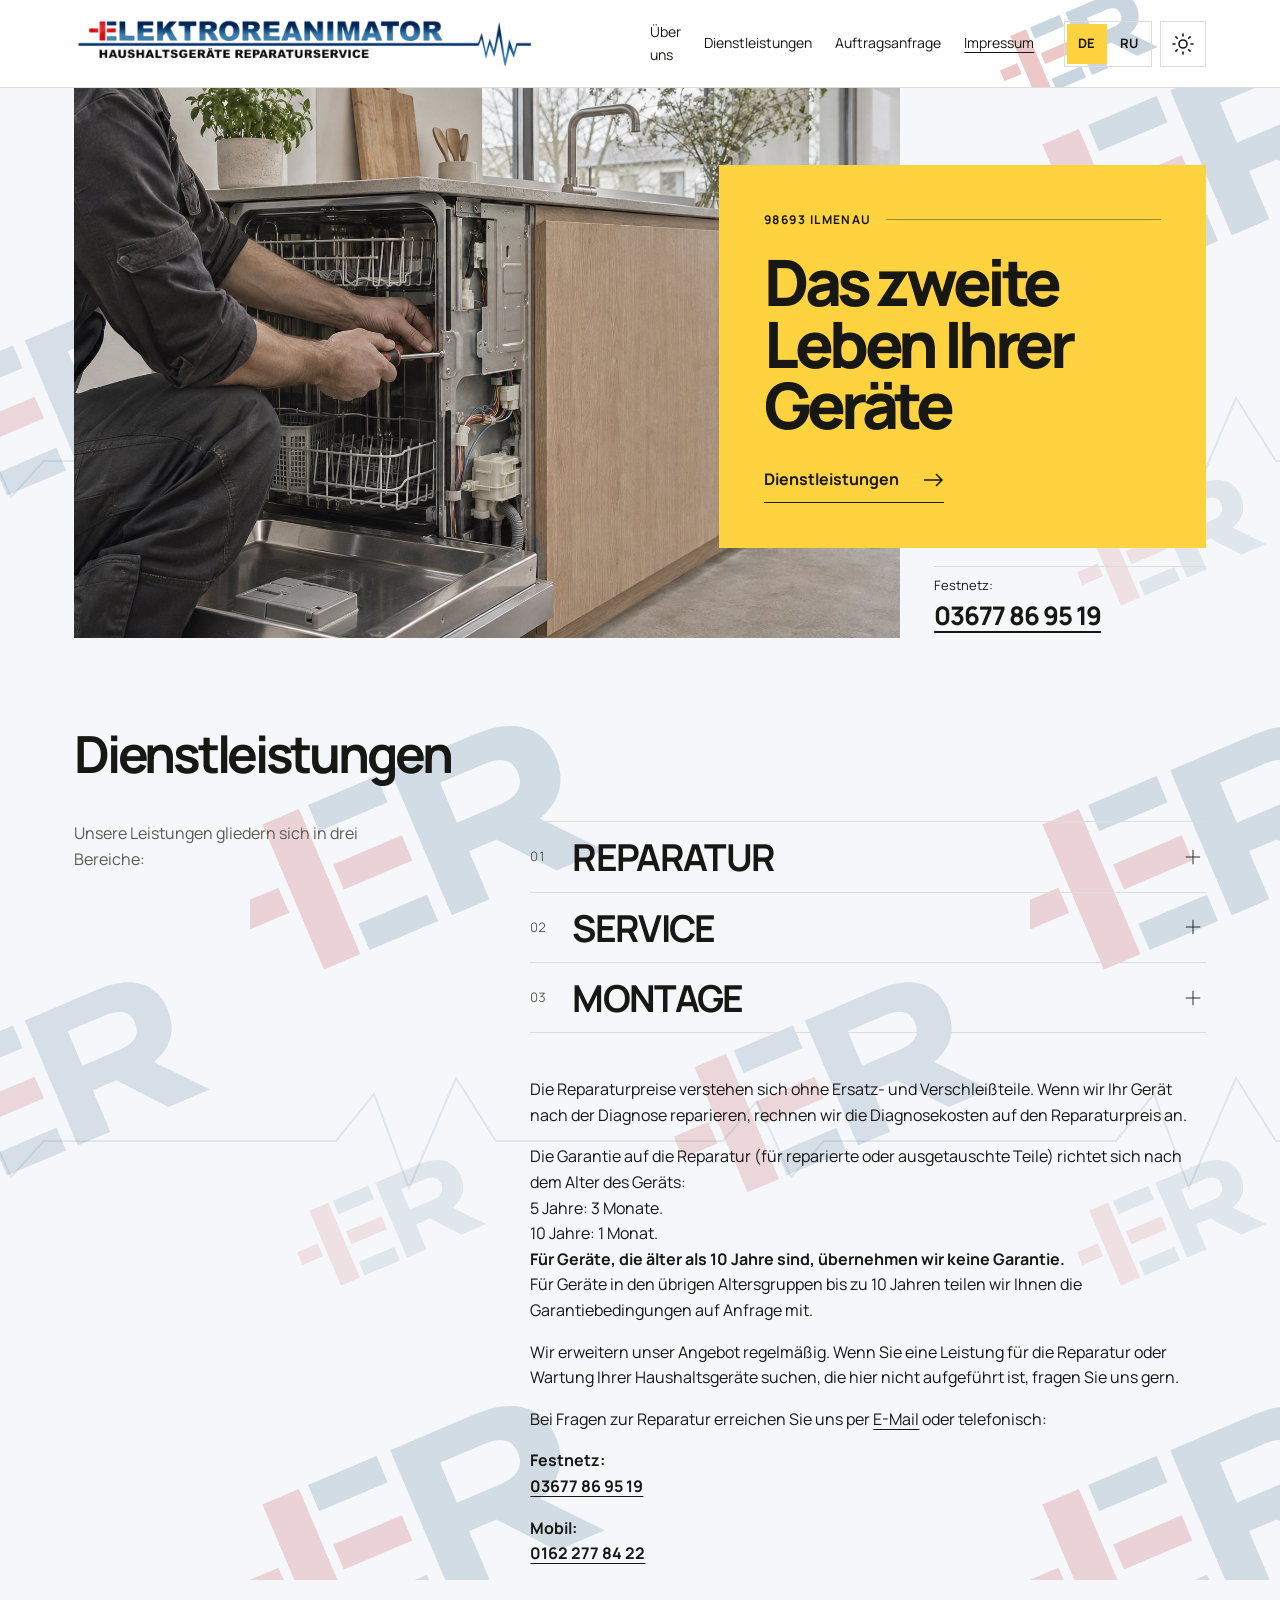
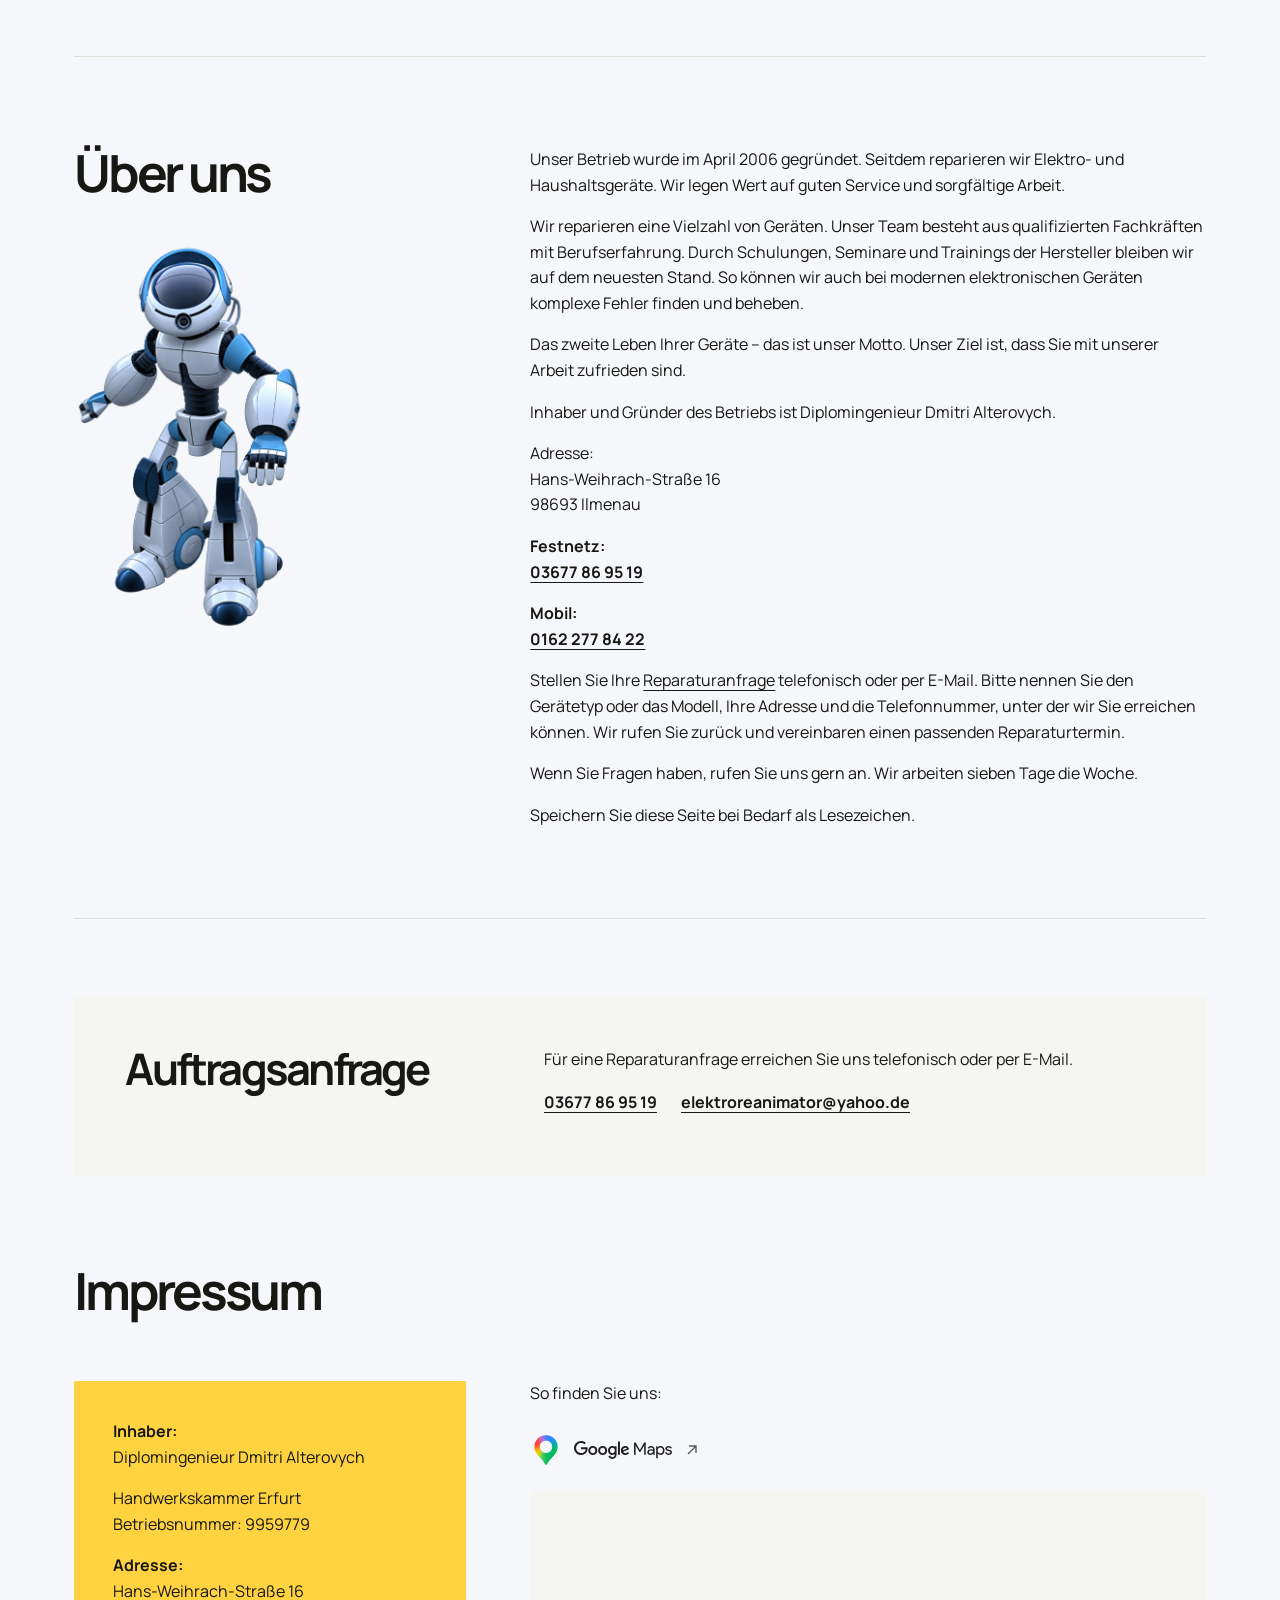
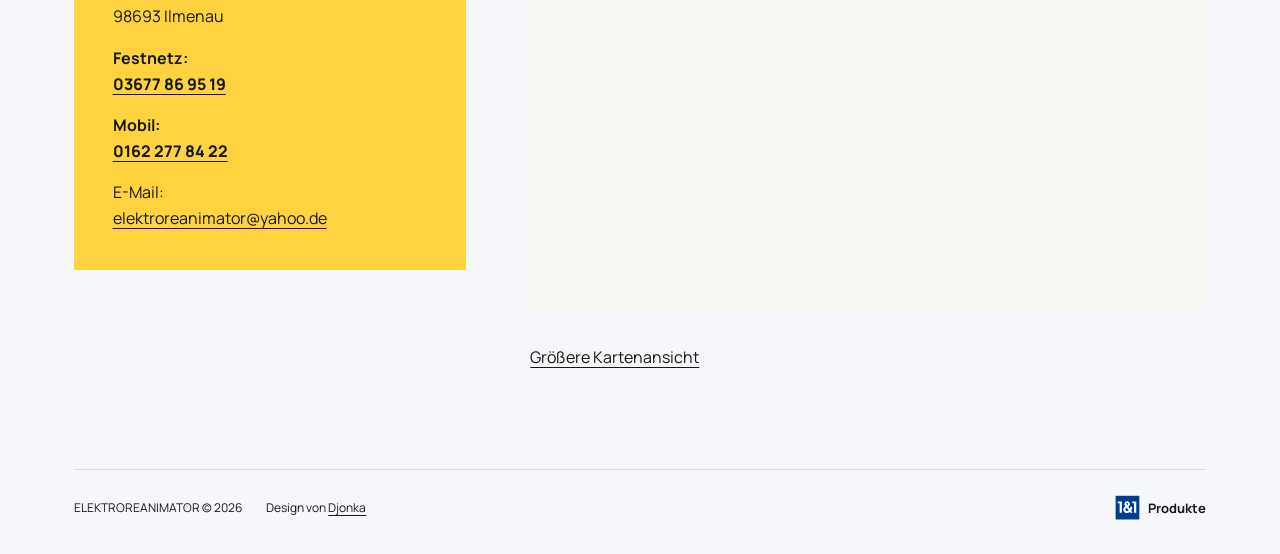
==== commit a734ec75: "Use the official 1&1 SVG in both footers" ====
--- a/index.html
+++ b/index.html
@@ -5,7 +5,7 @@
   <meta name="viewport" content="width=device-width, initial-scale=1">
   <title>Elektroreanimator · Ilmenau</title>
   <script src="theme.js?v=9788b1c123"></script>
-  <link rel="stylesheet" href="style.css?v=fa2f692451">
+  <link rel="stylesheet" href="style.css?v=52d841a7eb">
   <link rel="icon" href="files/favicon.svg" type="image/svg+xml">
   <script src="background.js" defer></script>
 </head>
@@ -225,10 +225,7 @@
     <span>ELEKTROREANIMATOR © 2026</span>
     <span lang="de">Design von <a href="mailto:djonka_i@yahoo.com">Djonka</a></span>
     <a class="partner" href="http://www.profiseller.de/shop1/index.php3?ps_id=p8905449" target="_blank" rel="noopener">
-      <svg class="partner-mark" width="25" height="25" viewBox="17 17 352 352" fill="currentColor" role="img" aria-label="1&amp;1">
-        <rect x="26" y="26" width="334" height="334" fill="none" stroke="currentColor" stroke-width="13"/>
-        <path fill-rule="evenodd" transform="translate(193 193) scale(.88) translate(-193 -193)" d="M275.6 132.2v-29.1h65.2v181.1h-35.7v-152h-29.5zm-31.2 58c1.7 20-1.1 30.8-3.4 36.2l-28.2-38.3c29.6-20.8 36.9-54.8 13-76.5-19.8-14-40.1-14-61 0-21 19.3-19.6 42.6 4.2 69.8-40.7 25-44.1 52.9-26.5 82.4 18.8 27.8 60.7 34.3 97.1 10.5l7.1 9.7H285l-24.4-31.1c10.1-10 15.9-31.9 13.9-62.6h-30.1v-.1zm-55.9 15.5c-19.5 13-25.6 26.8-16 42 10.9 12.2 28.3 11.8 47.5 0l-31.5-42zm5.8-42l-8-11.8c-5.7-11.9-2.5-21.9 9.7-21.9 13.2.7 17.5 9.5 8.8 23.5l-10.5 10.2zM45.1 132.3v-29.1h65.2v181.1H74.6v-152H45.1z"/>
-      </svg>
+      <img class="partner-mark" src="files/1und1.svg" width="25" height="25" alt="1&amp;1" loading="lazy">
       <span class="partner-label" lang="de">Produkte</span>
     </a>
   </footer>
--- a/style.css
+++ b/style.css
@@ -213,8 +213,7 @@
   font-size: 13px; font-weight: 700; text-decoration: none;
 }
 .partner:hover .partner-label { text-decoration: underline; }
-.partner-mark { display: block; flex: none; color: #003d8f; }
-[data-theme="dark"] .partner-mark { color: #a8c9ff; }
+.partner-mark { display: block; flex: none; }
 @media (max-width: 1260px) {
   :root { --mast-offset: 124px; }
   .mast { grid-template-columns: minmax(0, 1fr) auto; gap: 0 16px; padding-top: 12px; }
